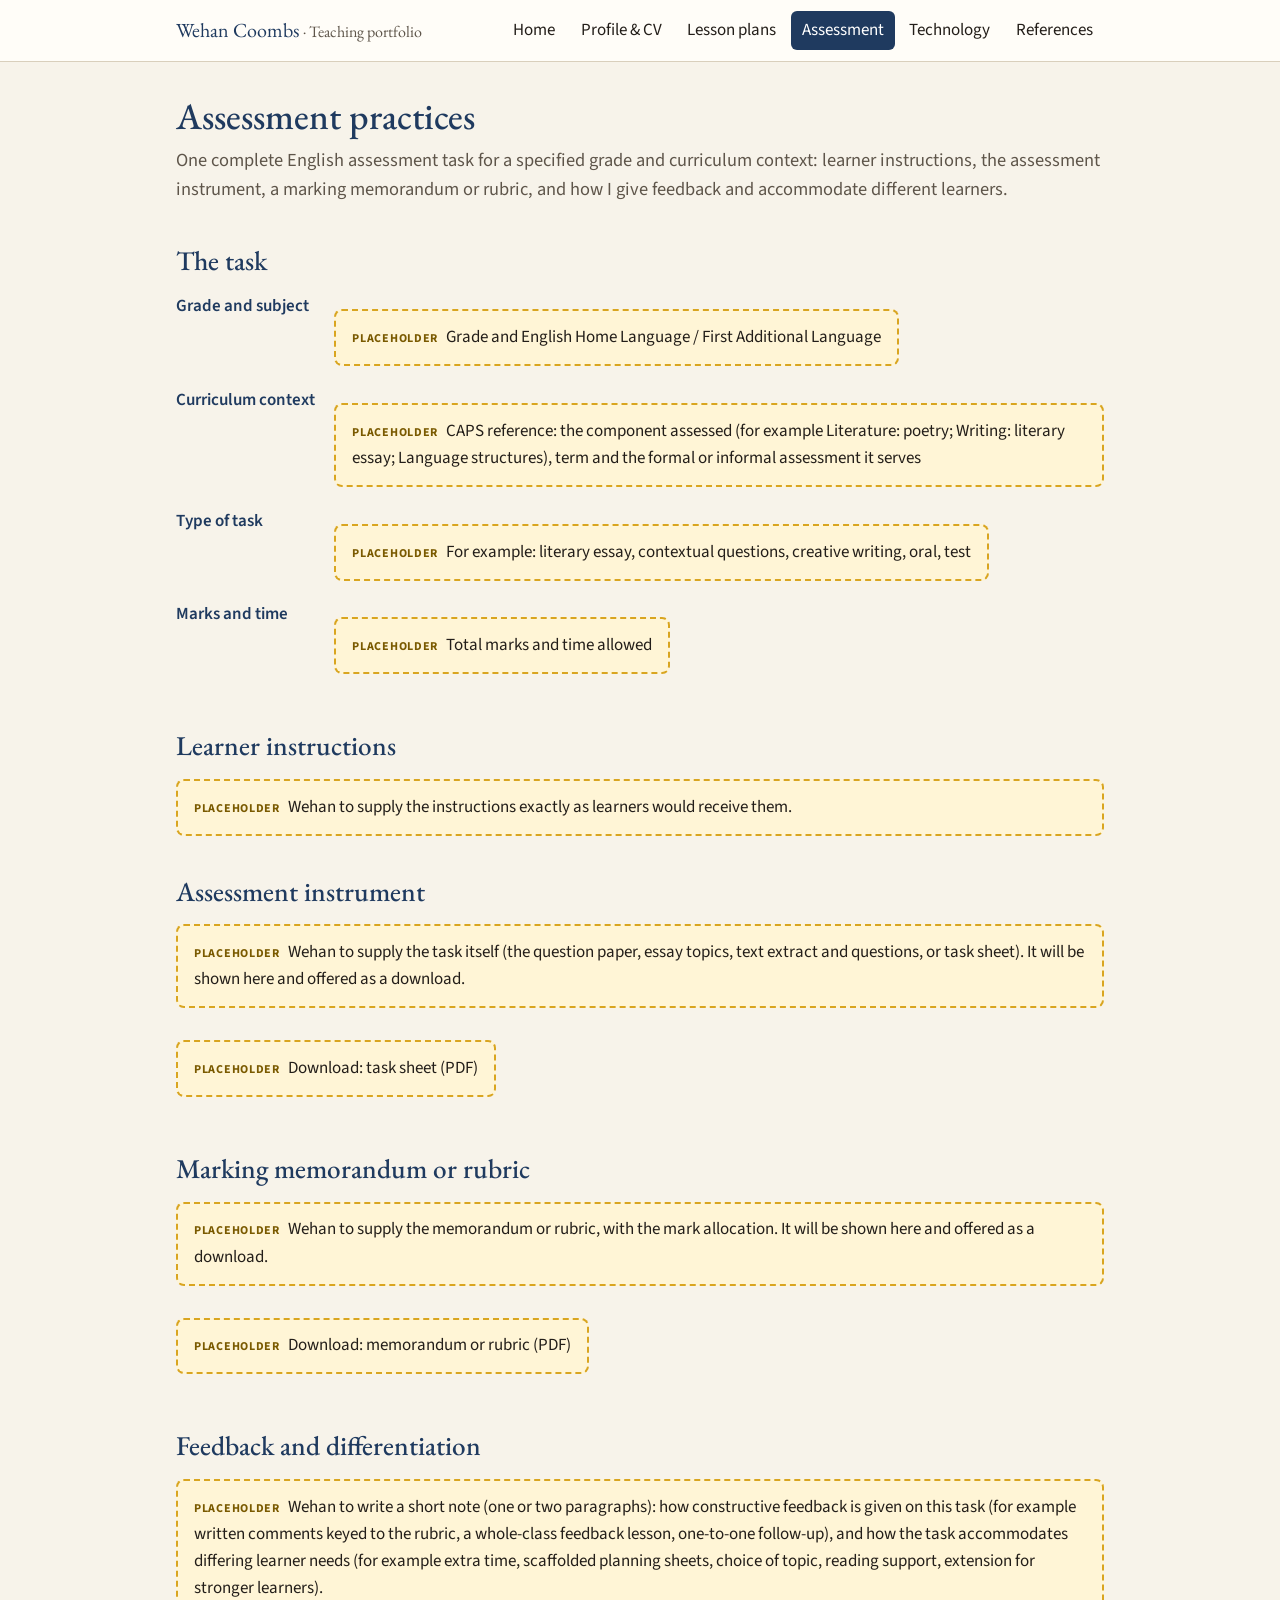
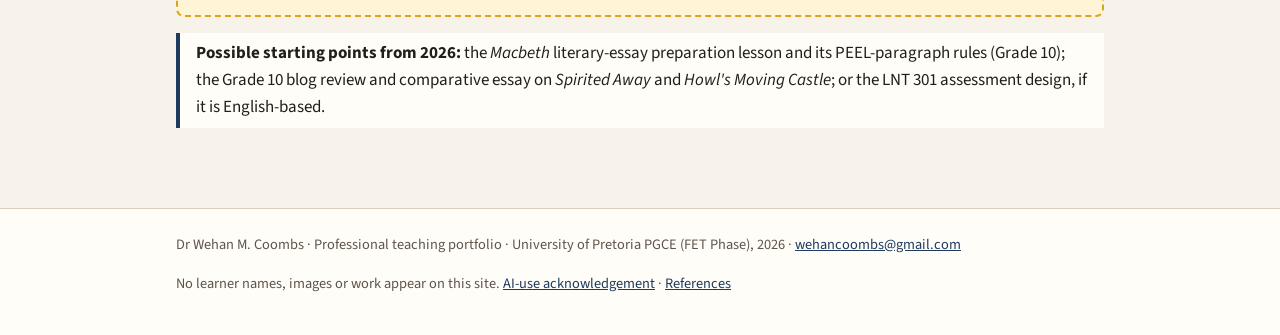
==== assessment.html @ 6421503b "VES 310 portfolio: first skeleton with placeholders Multi-page portfolio built from a copy of the pe" ====
<!doctype html>
<html lang="en">
<head>
  <meta charset="utf-8">
  <meta name="viewport" content="width=device-width, initial-scale=1">
  <title>Assessment · Wehan Coombs</title>
  <meta name="description" content="A complete English assessment task with learner instructions, instrument, memorandum or rubric, and approach to feedback and differentiation, by Wehan Coombs.">
  <link rel="preconnect" href="https://fonts.googleapis.com">
  <link rel="preconnect" href="https://fonts.gstatic.com" crossorigin>
  <link href="https://fonts.googleapis.com/css2?family=EB+Garamond:ital,wght@0,400;0,500;0,600;1,400&family=Source+Sans+3:ital,wght@0,400;0,600;1,400&display=swap" rel="stylesheet">
  <link rel="stylesheet" href="assets/style.css">
</head>
<body>
<header class="top"><div class="top-inner">
  <a class="brand" href="index.html">Wehan Coombs <span>· Teaching portfolio</span></a>
  <button class="menu-btn" aria-expanded="false" aria-controls="nav">Menu</button>
  <nav id="nav" class="nav" aria-label="Pages">
    <a href="index.html">Home</a>
    <a href="profile.html">Profile &amp; CV</a>
    <a href="lessons.html">Lesson plans</a>
    <a href="assessment.html" aria-current="page">Assessment</a>
    <a href="technology.html">Technology</a>
    <a href="references.html">References</a>
  </nav>
</div></header>

<main>
  <h1>Assessment practices</h1>
  <p class="lead">One complete English assessment task for a specified grade and curriculum context: learner instructions, the assessment instrument, a marking memorandum or rubric, and how I give feedback and accommodate different learners.</p>

  <h2>The task</h2>
  <dl class="meta">
    <dt>Grade and subject</dt><dd><span class="todo" style="display:inline-block">Grade and English Home Language / First Additional Language</span></dd>
    <dt>Curriculum context</dt><dd><span class="todo" style="display:inline-block">CAPS reference: the component assessed (for example Literature: poetry; Writing: literary essay; Language structures), term and the formal or informal assessment it serves</span></dd>
    <dt>Type of task</dt><dd><span class="todo" style="display:inline-block">For example: literary essay, contextual questions, creative writing, oral, test</span></dd>
    <dt>Marks and time</dt><dd><span class="todo" style="display:inline-block">Total marks and time allowed</span></dd>
  </dl>

  <h2 id="instructions">Learner instructions</h2>
  <div class="todo">Wehan to supply the instructions exactly as learners would receive them.</div>

  <h2 id="instrument">Assessment instrument</h2>
  <div class="todo">Wehan to supply the task itself (the question paper, essay topics, text extract and questions, or task sheet). It will be shown here and offered as a download.</div>
  <p class="downloads"><span class="todo" style="display:inline-block">Download: task sheet (PDF)</span></p>

  <h2 id="memo">Marking memorandum or rubric</h2>
  <div class="todo">Wehan to supply the memorandum or rubric, with the mark allocation. It will be shown here and offered as a download.</div>
  <p class="downloads"><span class="todo" style="display:inline-block">Download: memorandum or rubric (PDF)</span></p>

  <h2 id="feedback">Feedback and differentiation</h2>
  <div class="todo">Wehan to write a short note (one or two paragraphs): how constructive feedback is given on this task (for example written comments keyed to the rubric, a whole-class feedback lesson, one-to-one follow-up), and how the task accommodates differing learner needs (for example extra time, scaffolded planning sheets, choice of topic, reading support, extension for stronger learners).</div>

  <div class="note"><strong>Possible starting points from 2026:</strong> the <em>Macbeth</em> literary-essay preparation lesson and its PEEL-paragraph rules (Grade 10); the Grade 10 blog review and comparative essay on <em>Spirited Away</em> and <em>Howl's Moving Castle</em>; or the LNT 301 assessment design, if it is English-based.</div>
</main>

<footer><div class="foot-inner">
  <p>Dr Wehan M. Coombs · Professional teaching portfolio · University of Pretoria PGCE (FET Phase), 2026 · <a href="mailto:wehancoombs@gmail.com">wehancoombs@gmail.com</a></p>
  <p>No learner names, images or work appear on this site. <a href="references.html#ai">AI-use acknowledgement</a> · <a href="references.html">References</a></p>
</div></footer>
<script src="assets/main.js"></script>
</body>
</html>
---- assets/style.css ----
/* Wehan Coombs · VES 310 teaching portfolio · simple, printable styles */
:root {
  --bg: #F7F3EA;
  --surface: #FFFDF8;
  --line: #D9CFBC;
  --text: #231E19;
  --text-2: #5E554A;
  --navy: #1F3A5F;
  --accent: #8E2F1E;
  --todo-bg: #FFF5D6;
  --todo-line: #D9A520;
  --serif: 'EB Garamond', Georgia, 'Times New Roman', serif;
  --sans: 'Source Sans 3', system-ui, -apple-system, 'Segoe UI', sans-serif;
}
* { box-sizing: border-box; }
html { scroll-behavior: smooth; }
body { margin: 0; background: var(--bg); color: var(--text); font: 17px/1.6 var(--sans); }
a { color: var(--accent); }
a:hover { text-decoration-thickness: 2px; }
h1, h2, h3, h4 { font-family: var(--serif); color: var(--navy); line-height: 1.2; margin: 0 0 .5rem; }
h1 { font-size: 2.3rem; font-weight: 500; }
h2 { font-size: 1.7rem; font-weight: 500; margin-top: 2.5rem; }
h3 { font-size: 1.25rem; font-weight: 600; margin-top: 1.5rem; }
p { margin: 0 0 1rem; }
ul, ol { padding-left: 1.3rem; }
li { margin-bottom: .3rem; }
.lead { font-size: 1.15rem; color: var(--text-2); }
.small { font-size: .9rem; color: var(--text-2); }

/* Top bar and menu */
.top { background: var(--surface); border-bottom: 1px solid var(--line); position: sticky; top: 0; z-index: 10; }
.top-inner { max-width: 960px; margin: 0 auto; padding: .7rem 16px; display: flex; align-items: center; gap: 1rem; flex-wrap: wrap; }
.brand { font-family: var(--serif); font-size: 1.25rem; color: var(--navy); text-decoration: none; margin-right: auto; }
.brand span { color: var(--text-2); font-size: 1rem; }
.menu-btn { display: none; border: 1px solid var(--line); background: var(--bg); padding: .35rem .8rem; border-radius: 6px; cursor: pointer; }
.nav { display: flex; gap: .2rem; flex-wrap: wrap; }
.nav a { text-decoration: none; color: var(--text); padding: .35rem .7rem; border-radius: 6px; }
.nav a:hover { background: var(--bg); }
.nav a[aria-current="page"] { background: var(--navy); color: #fff; }
@media (max-width: 760px) {
  .menu-btn { display: inline-block; }
  .nav { display: none; width: 100%; flex-direction: column; }
  .nav.open { display: flex; }
}

/* Page body */
main { max-width: 960px; margin: 0 auto; padding: 2rem 16px 4rem; }
.hero { display: grid; grid-template-columns: 180px 1fr; gap: 2rem; align-items: start; }
.hero img { width: 180px; height: 180px; object-fit: cover; border-radius: 50%; border: 3px solid var(--surface); box-shadow: 0 2px 8px rgba(0,0,0,.12); }
@media (max-width: 600px) { .hero { grid-template-columns: 1fr; } .hero img { width: 140px; height: 140px; } }
.card { background: var(--surface); border: 1px solid var(--line); border-radius: 10px; padding: 1.2rem 1.4rem; margin: 1rem 0; }
.cards { display: grid; grid-template-columns: repeat(auto-fit, minmax(240px, 1fr)); gap: 1rem; }
.cards .card { margin: 0; }
.cards h3 { margin-top: 0; }
.facts { display: flex; gap: 1rem; flex-wrap: wrap; margin: 1.5rem 0; }
.fact { background: var(--surface); border: 1px solid var(--line); border-radius: 10px; padding: .8rem 1.1rem; min-width: 150px; }
.fact b { display: block; font-family: var(--serif); font-size: 1.6rem; color: var(--navy); }
.btn { display: inline-block; background: var(--navy); color: #fff; text-decoration: none; padding: .55rem 1.1rem; border-radius: 6px; font-weight: 600; }
.btn:hover { background: #2B4F7E; }
.btn.secondary { background: var(--surface); color: var(--navy); border: 1px solid var(--navy); }
.downloads a { margin-right: .6rem; margin-bottom: .6rem; }
video { width: 100%; max-width: 860px; background: #000; border-radius: 8px; }
.video-frame { position: relative; padding-top: 56.25%; background: #000; border-radius: 8px; overflow: hidden; }
.video-frame iframe { position: absolute; inset: 0; width: 100%; height: 100%; border: 0; }
table { border-collapse: collapse; width: 100%; margin: 1rem 0; background: var(--surface); }
th, td { border: 1px solid var(--line); padding: .55rem .7rem; vertical-align: top; text-align: left; }
th { background: var(--bg); font-weight: 600; }
dl.meta { display: grid; grid-template-columns: max-content 1fr; gap: .3rem 1.2rem; margin: 1rem 0; }
dl.meta dt { font-weight: 600; color: var(--navy); }
dl.meta dd { margin: 0; }
@media (max-width: 600px) { dl.meta { grid-template-columns: 1fr; } dl.meta dd { margin-bottom: .6rem; } }

/* Placeholders for content still to come from Wehan */
.todo { background: var(--todo-bg); border: 2px dashed var(--todo-line); border-radius: 8px; padding: .8rem 1rem; margin: 1rem 0; }
.todo::before { content: "Placeholder"; display: inline-block; font-size: .75rem; font-weight: 700; letter-spacing: .06em; text-transform: uppercase; color: #7A5A00; margin-right: .5rem; }
.note { border-left: 4px solid var(--navy); padding: .4rem 1rem; background: var(--surface); margin: 1rem 0; }

footer { border-top: 1px solid var(--line); background: var(--surface); }
.foot-inner { max-width: 960px; margin: 0 auto; padding: 1.5rem 16px; font-size: .9rem; color: var(--text-2); }
.foot-inner a { color: var(--navy); }

@media print {
  .top, footer, .btn, .no-print { display: none !important; }
  body { background: #fff; font-size: 11pt; }
  main { padding: 0; max-width: none; }
  .card, table { break-inside: avoid; }
  a { color: inherit; text-decoration: none; }
}
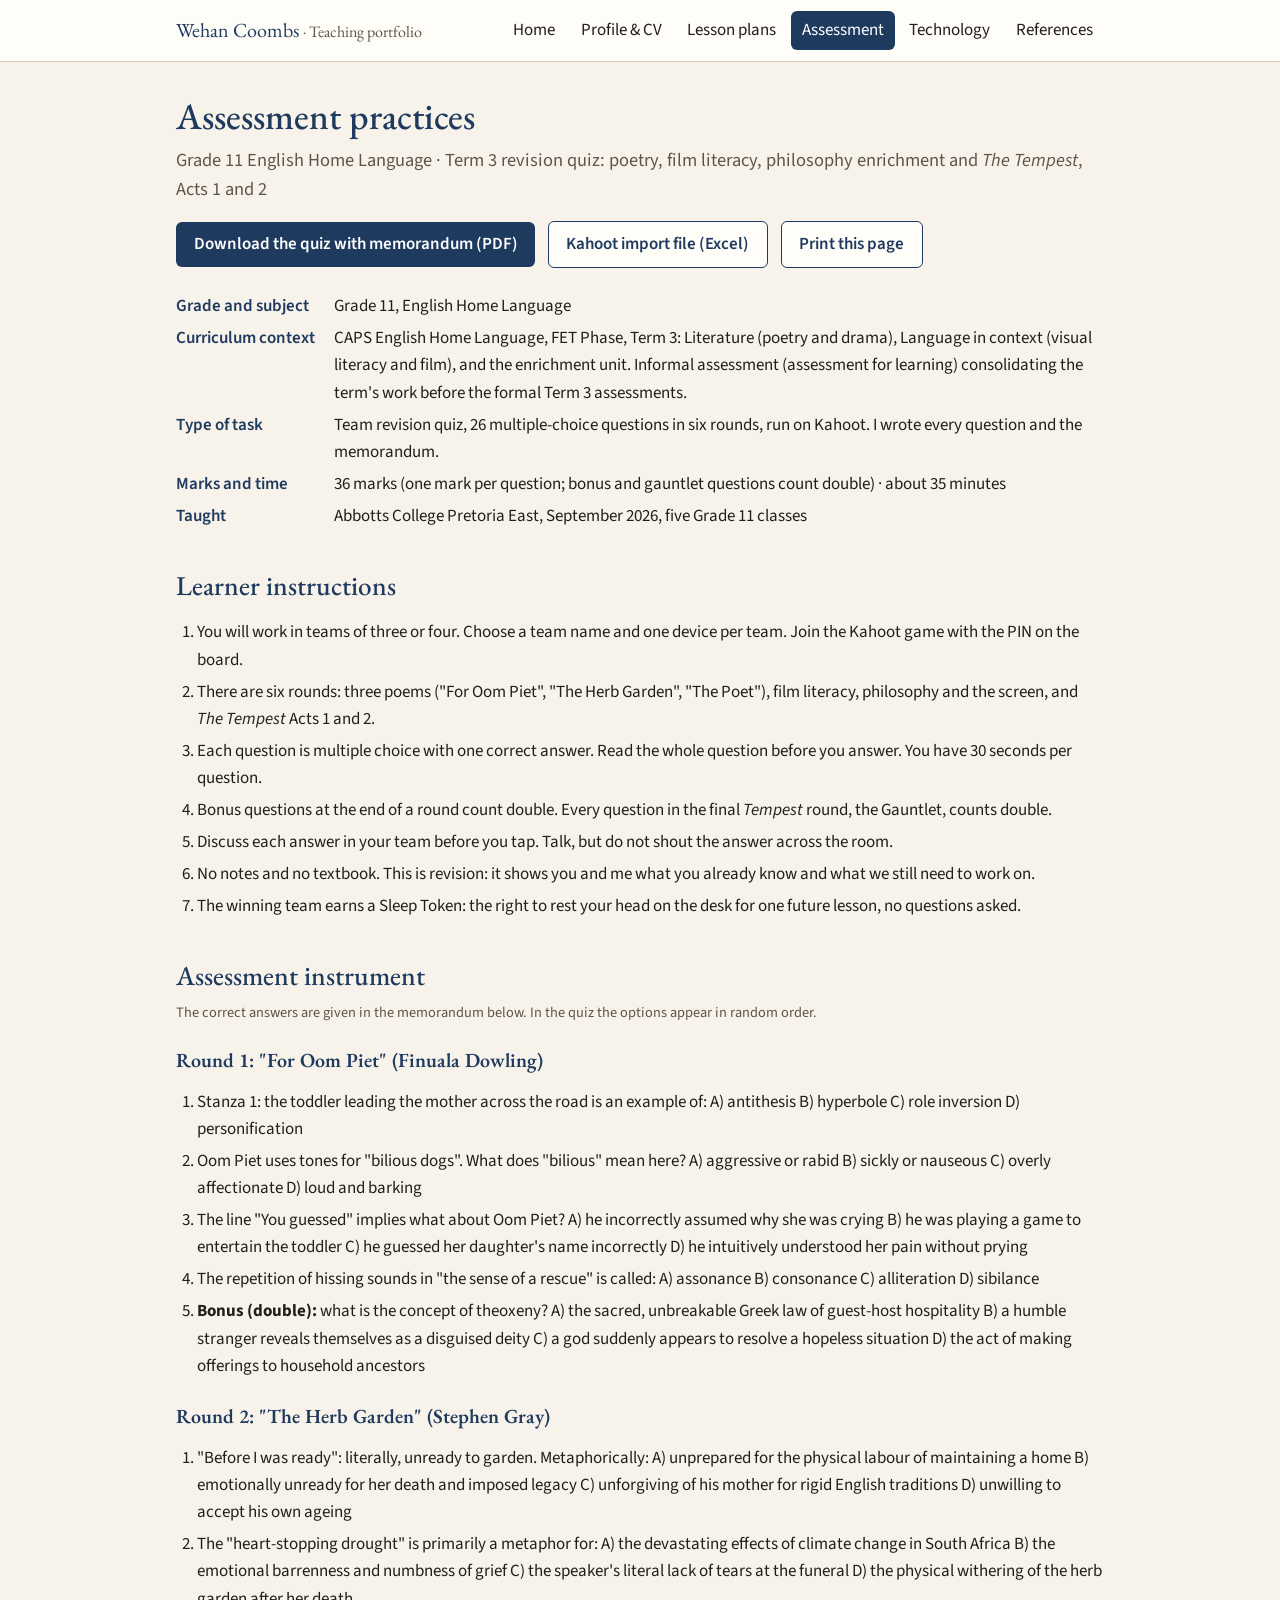
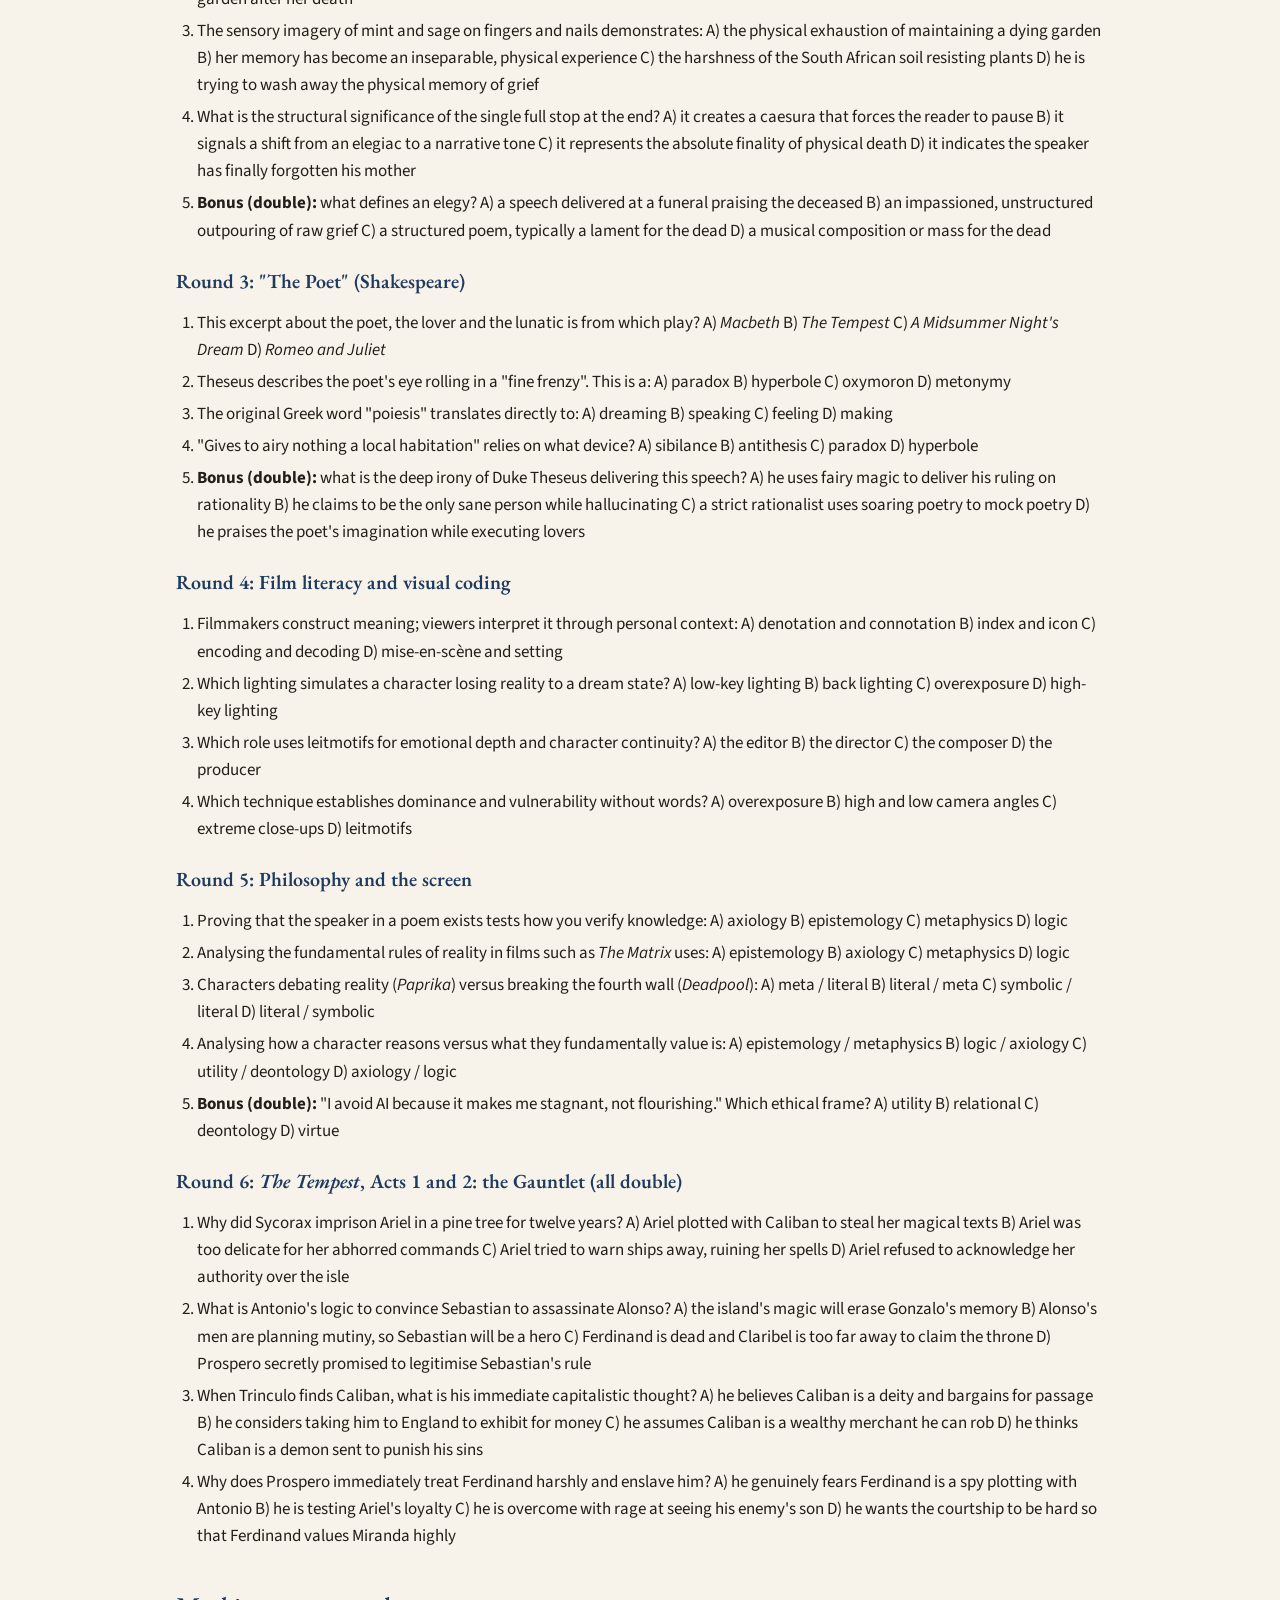
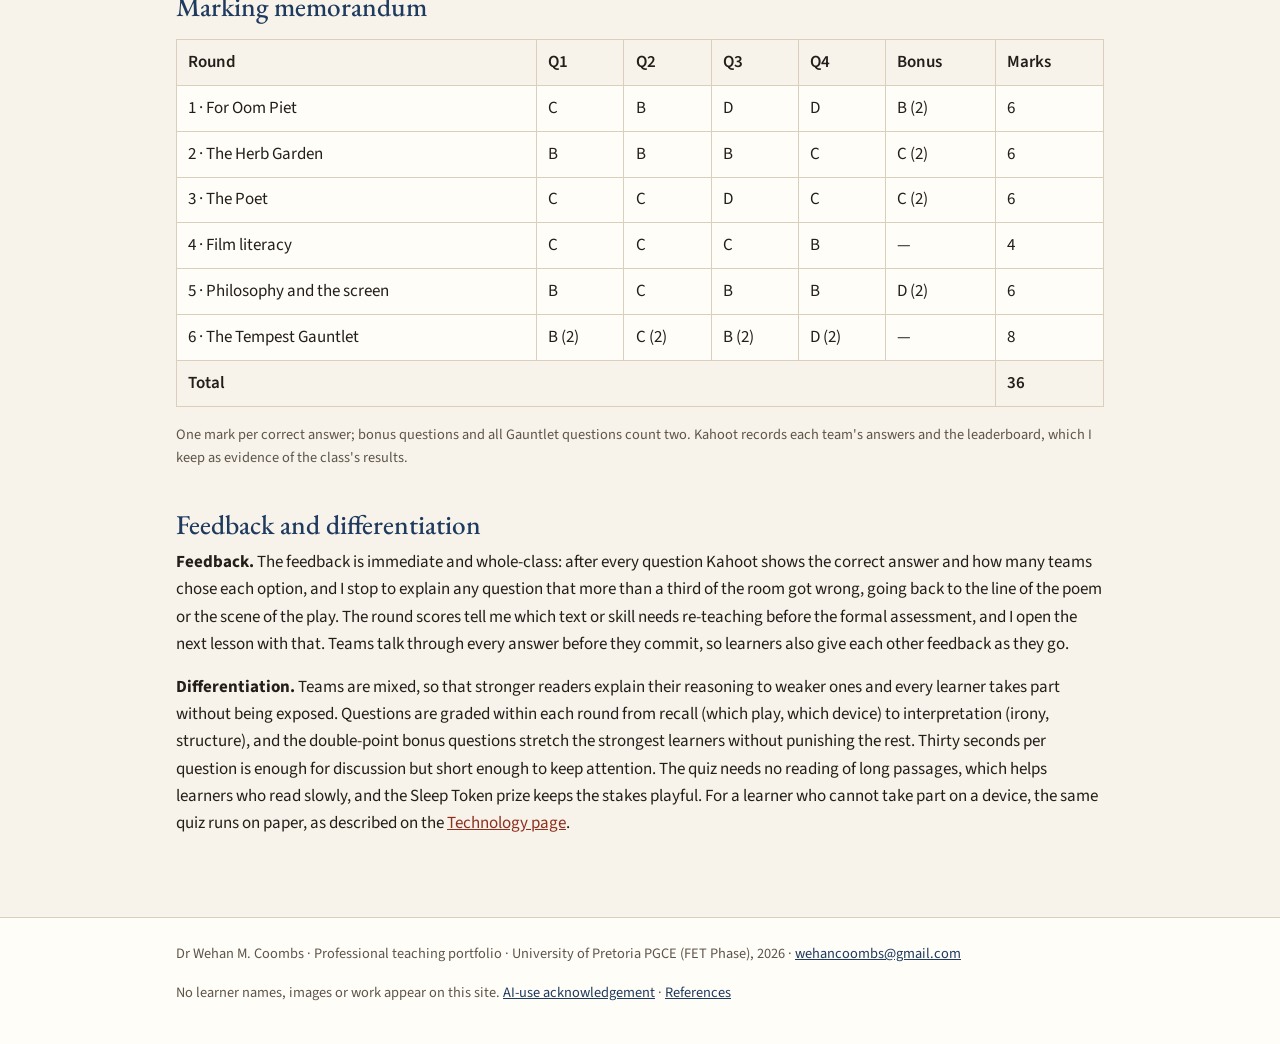
==== commit 7a6b6509: "Assessment (Kahoot quiz + memo), Technology page, micro-lesson line, SITE-TEXT.md for checking Co-Au" ====
--- a/assessment.html
+++ b/assessment.html
@@ -4,7 +4,7 @@
   <meta charset="utf-8">
   <meta name="viewport" content="width=device-width, initial-scale=1">
   <title>Assessment · Wehan Coombs</title>
-  <meta name="description" content="A complete English assessment task with learner instructions, instrument, memorandum or rubric, and approach to feedback and differentiation, by Wehan Coombs.">
+  <meta name="description" content="A complete Grade 11 English Home Language revision quiz with learner instructions, the instrument, a memorandum and a note on feedback and differentiation, by Wehan Coombs.">
   <link rel="preconnect" href="https://fonts.googleapis.com">
   <link rel="preconnect" href="https://fonts.gstatic.com" crossorigin>
   <link href="https://fonts.googleapis.com/css2?family=EB+Garamond:ital,wght@0,400;0,500;0,600;1,400&family=Source+Sans+3:ital,wght@0,400;0,600;1,400&display=swap" rel="stylesheet">
@@ -26,31 +26,99 @@
 
 <main>
   <h1>Assessment practices</h1>
-  <p class="lead">One complete English assessment task for a specified grade and curriculum context: learner instructions, the assessment instrument, a marking memorandum or rubric, and how I give feedback and accommodate different learners.</p>
+  <p class="lead">Grade 11 English Home Language · Term 3 revision quiz: poetry, film literacy, philosophy enrichment and <em>The Tempest</em>, Acts 1 and 2</p>
+  <p class="downloads no-print"><a class="btn" href="materials/Wehan-Coombs-Grade-11-Revision-Quiz-Questions-and-Answers.pdf">Download the quiz with memorandum (PDF)</a> <a class="btn secondary" href="materials/Wehan-Coombs-Grade-11-Revision-Quiz-Kahoot-Import.xlsx">Kahoot import file (Excel)</a> <a class="btn secondary" href="javascript:window.print()">Print this page</a></p>
 
-  <h2>The task</h2>
   <dl class="meta">
-    <dt>Grade and subject</dt><dd><span class="todo" style="display:inline-block">Grade and English Home Language / First Additional Language</span></dd>
-    <dt>Curriculum context</dt><dd><span class="todo" style="display:inline-block">CAPS reference: the component assessed (for example Literature: poetry; Writing: literary essay; Language structures), term and the formal or informal assessment it serves</span></dd>
-    <dt>Type of task</dt><dd><span class="todo" style="display:inline-block">For example: literary essay, contextual questions, creative writing, oral, test</span></dd>
-    <dt>Marks and time</dt><dd><span class="todo" style="display:inline-block">Total marks and time allowed</span></dd>
+    <dt>Grade and subject</dt><dd>Grade 11, English Home Language</dd>
+    <dt>Curriculum context</dt><dd>CAPS English Home Language, FET Phase, Term 3: Literature (poetry and drama), Language in context (visual literacy and film), and the enrichment unit. Informal assessment (assessment for learning) consolidating the term's work before the formal Term 3 assessments.</dd>
+    <dt>Type of task</dt><dd>Team revision quiz, 26 multiple-choice questions in six rounds, run on Kahoot. I wrote every question and the memorandum.</dd>
+    <dt>Marks and time</dt><dd>36 marks (one mark per question; bonus and gauntlet questions count double) · about 35 minutes</dd>
+    <dt>Taught</dt><dd>Abbotts College Pretoria East, September 2026, five Grade 11 classes</dd>
   </dl>
 
   <h2 id="instructions">Learner instructions</h2>
-  <div class="todo">Wehan to supply the instructions exactly as learners would receive them.</div>
+  <ol>
+    <li>You will work in teams of three or four. Choose a team name and one device per team. Join the Kahoot game with the PIN on the board.</li>
+    <li>There are six rounds: three poems ("For Oom Piet", "The Herb Garden", "The Poet"), film literacy, philosophy and the screen, and <em>The Tempest</em> Acts 1 and 2.</li>
+    <li>Each question is multiple choice with one correct answer. Read the whole question before you answer. You have 30 seconds per question.</li>
+    <li>Bonus questions at the end of a round count double. Every question in the final <em>Tempest</em> round, the Gauntlet, counts double.</li>
+    <li>Discuss each answer in your team before you tap. Talk, but do not shout the answer across the room.</li>
+    <li>No notes and no textbook. This is revision: it shows you and me what you already know and what we still need to work on.</li>
+    <li>The winning team earns a Sleep Token: the right to rest your head on the desk for one future lesson, no questions asked.</li>
+  </ol>
 
   <h2 id="instrument">Assessment instrument</h2>
-  <div class="todo">Wehan to supply the task itself (the question paper, essay topics, text extract and questions, or task sheet). It will be shown here and offered as a download.</div>
-  <p class="downloads"><span class="todo" style="display:inline-block">Download: task sheet (PDF)</span></p>
+  <p class="small">The correct answers are given in the memorandum below. In the quiz the options appear in random order.</p>
 
-  <h2 id="memo">Marking memorandum or rubric</h2>
-  <div class="todo">Wehan to supply the memorandum or rubric, with the mark allocation. It will be shown here and offered as a download.</div>
-  <p class="downloads"><span class="todo" style="display:inline-block">Download: memorandum or rubric (PDF)</span></p>
+  <h3>Round 1: "For Oom Piet" (Finuala Dowling)</h3>
+  <ol>
+    <li>Stanza 1: the toddler leading the mother across the road is an example of: A) antithesis B) hyperbole C) role inversion D) personification</li>
+    <li>Oom Piet uses tones for "bilious dogs". What does "bilious" mean here? A) aggressive or rabid B) sickly or nauseous C) overly affectionate D) loud and barking</li>
+    <li>The line "You guessed" implies what about Oom Piet? A) he incorrectly assumed why she was crying B) he was playing a game to entertain the toddler C) he guessed her daughter's name incorrectly D) he intuitively understood her pain without prying</li>
+    <li>The repetition of hissing sounds in "the sense of a rescue" is called: A) assonance B) consonance C) alliteration D) sibilance</li>
+    <li><strong>Bonus (double):</strong> what is the concept of theoxeny? A) the sacred, unbreakable Greek law of guest-host hospitality B) a humble stranger reveals themselves as a disguised deity C) a god suddenly appears to resolve a hopeless situation D) the act of making offerings to household ancestors</li>
+  </ol>
+
+  <h3>Round 2: "The Herb Garden" (Stephen Gray)</h3>
+  <ol>
+    <li>"Before I was ready": literally, unready to garden. Metaphorically: A) unprepared for the physical labour of maintaining a home B) emotionally unready for her death and imposed legacy C) unforgiving of his mother for rigid English traditions D) unwilling to accept his own ageing</li>
+    <li>The "heart-stopping drought" is primarily a metaphor for: A) the devastating effects of climate change in South Africa B) the emotional barrenness and numbness of grief C) the speaker's literal lack of tears at the funeral D) the physical withering of the herb garden after her death</li>
+    <li>The sensory imagery of mint and sage on fingers and nails demonstrates: A) the physical exhaustion of maintaining a dying garden B) her memory has become an inseparable, physical experience C) the harshness of the South African soil resisting plants D) he is trying to wash away the physical memory of grief</li>
+    <li>What is the structural significance of the single full stop at the end? A) it creates a caesura that forces the reader to pause B) it signals a shift from an elegiac to a narrative tone C) it represents the absolute finality of physical death D) it indicates the speaker has finally forgotten his mother</li>
+    <li><strong>Bonus (double):</strong> what defines an elegy? A) a speech delivered at a funeral praising the deceased B) an impassioned, unstructured outpouring of raw grief C) a structured poem, typically a lament for the dead D) a musical composition or mass for the dead</li>
+  </ol>
+
+  <h3>Round 3: "The Poet" (Shakespeare)</h3>
+  <ol>
+    <li>This excerpt about the poet, the lover and the lunatic is from which play? A) <em>Macbeth</em> B) <em>The Tempest</em> C) <em>A Midsummer Night's Dream</em> D) <em>Romeo and Juliet</em></li>
+    <li>Theseus describes the poet's eye rolling in a "fine frenzy". This is a: A) paradox B) hyperbole C) oxymoron D) metonymy</li>
+    <li>The original Greek word "poiesis" translates directly to: A) dreaming B) speaking C) feeling D) making</li>
+    <li>"Gives to airy nothing a local habitation" relies on what device? A) sibilance B) antithesis C) paradox D) hyperbole</li>
+    <li><strong>Bonus (double):</strong> what is the deep irony of Duke Theseus delivering this speech? A) he uses fairy magic to deliver his ruling on rationality B) he claims to be the only sane person while hallucinating C) a strict rationalist uses soaring poetry to mock poetry D) he praises the poet's imagination while executing lovers</li>
+  </ol>
+
+  <h3>Round 4: Film literacy and visual coding</h3>
+  <ol>
+    <li>Filmmakers construct meaning; viewers interpret it through personal context: A) denotation and connotation B) index and icon C) encoding and decoding D) mise-en-scène and setting</li>
+    <li>Which lighting simulates a character losing reality to a dream state? A) low-key lighting B) back lighting C) overexposure D) high-key lighting</li>
+    <li>Which role uses leitmotifs for emotional depth and character continuity? A) the editor B) the director C) the composer D) the producer</li>
+    <li>Which technique establishes dominance and vulnerability without words? A) overexposure B) high and low camera angles C) extreme close-ups D) leitmotifs</li>
+  </ol>
+
+  <h3>Round 5: Philosophy and the screen</h3>
+  <ol>
+    <li>Proving that the speaker in a poem exists tests how you verify knowledge: A) axiology B) epistemology C) metaphysics D) logic</li>
+    <li>Analysing the fundamental rules of reality in films such as <em>The Matrix</em> uses: A) epistemology B) axiology C) metaphysics D) logic</li>
+    <li>Characters debating reality (<em>Paprika</em>) versus breaking the fourth wall (<em>Deadpool</em>): A) meta / literal B) literal / meta C) symbolic / literal D) literal / symbolic</li>
+    <li>Analysing how a character reasons versus what they fundamentally value is: A) epistemology / metaphysics B) logic / axiology C) utility / deontology D) axiology / logic</li>
+    <li><strong>Bonus (double):</strong> "I avoid AI because it makes me stagnant, not flourishing." Which ethical frame? A) utility B) relational C) deontology D) virtue</li>
+  </ol>
+
+  <h3>Round 6: <em>The Tempest</em>, Acts 1 and 2: the Gauntlet (all double)</h3>
+  <ol>
+    <li>Why did Sycorax imprison Ariel in a pine tree for twelve years? A) Ariel plotted with Caliban to steal her magical texts B) Ariel was too delicate for her abhorred commands C) Ariel tried to warn ships away, ruining her spells D) Ariel refused to acknowledge her authority over the isle</li>
+    <li>What is Antonio's logic to convince Sebastian to assassinate Alonso? A) the island's magic will erase Gonzalo's memory B) Alonso's men are planning mutiny, so Sebastian will be a hero C) Ferdinand is dead and Claribel is too far away to claim the throne D) Prospero secretly promised to legitimise Sebastian's rule</li>
+    <li>When Trinculo finds Caliban, what is his immediate capitalistic thought? A) he believes Caliban is a deity and bargains for passage B) he considers taking him to England to exhibit for money C) he assumes Caliban is a wealthy merchant he can rob D) he thinks Caliban is a demon sent to punish his sins</li>
+    <li>Why does Prospero immediately treat Ferdinand harshly and enslave him? A) he genuinely fears Ferdinand is a spy plotting with Antonio B) he is testing Ariel's loyalty C) he is overcome with rage at seeing his enemy's son D) he wants the courtship to be hard so that Ferdinand values Miranda highly</li>
+  </ol>
+
+  <h2 id="memo">Marking memorandum</h2>
+  <table>
+    <tr><th>Round</th><th>Q1</th><th>Q2</th><th>Q3</th><th>Q4</th><th>Bonus</th><th>Marks</th></tr>
+    <tr><td>1 · For Oom Piet</td><td>C</td><td>B</td><td>D</td><td>D</td><td>B (2)</td><td>6</td></tr>
+    <tr><td>2 · The Herb Garden</td><td>B</td><td>B</td><td>B</td><td>C</td><td>C (2)</td><td>6</td></tr>
+    <tr><td>3 · The Poet</td><td>C</td><td>C</td><td>D</td><td>C</td><td>C (2)</td><td>6</td></tr>
+    <tr><td>4 · Film literacy</td><td>C</td><td>C</td><td>C</td><td>B</td><td>—</td><td>4</td></tr>
+    <tr><td>5 · Philosophy and the screen</td><td>B</td><td>C</td><td>B</td><td>B</td><td>D (2)</td><td>6</td></tr>
+    <tr><td>6 · The Tempest Gauntlet</td><td>B (2)</td><td>C (2)</td><td>B (2)</td><td>D (2)</td><td>—</td><td>8</td></tr>
+    <tr><th colspan="6">Total</th><th>36</th></tr>
+  </table>
+  <p class="small">One mark per correct answer; bonus questions and all Gauntlet questions count two. Kahoot records each team's answers and the leaderboard, which I keep as evidence of the class's results.</p>
 
   <h2 id="feedback">Feedback and differentiation</h2>
-  <div class="todo">Wehan to write a short note (one or two paragraphs): how constructive feedback is given on this task (for example written comments keyed to the rubric, a whole-class feedback lesson, one-to-one follow-up), and how the task accommodates differing learner needs (for example extra time, scaffolded planning sheets, choice of topic, reading support, extension for stronger learners).</div>
-
-  <div class="note"><strong>Possible starting points from 2026:</strong> the <em>Macbeth</em> literary-essay preparation lesson and its PEEL-paragraph rules (Grade 10); the Grade 10 blog review and comparative essay on <em>Spirited Away</em> and <em>Howl's Moving Castle</em>; or the LNT 301 assessment design, if it is English-based.</div>
+  <p><strong>Feedback.</strong> The feedback is immediate and whole-class: after every question Kahoot shows the correct answer and how many teams chose each option, and I stop to explain any question that more than a third of the room got wrong, going back to the line of the poem or the scene of the play. The round scores tell me which text or skill needs re-teaching before the formal assessment, and I open the next lesson with that. Teams talk through every answer before they commit, so learners also give each other feedback as they go.</p>
+  <p><strong>Differentiation.</strong> Teams are mixed, so that stronger readers explain their reasoning to weaker ones and every learner takes part without being exposed. Questions are graded within each round from recall (which play, which device) to interpretation (irony, structure), and the double-point bonus questions stretch the strongest learners without punishing the rest. Thirty seconds per question is enough for discussion but short enough to keep attention. The quiz needs no reading of long passages, which helps learners who read slowly, and the Sleep Token prize keeps the stakes playful. For a learner who cannot take part on a device, the same quiz runs on paper, as described on the <a href="technology.html#low-resource">Technology page</a>.</p>
 </main>
 
 <footer><div class="foot-inner">
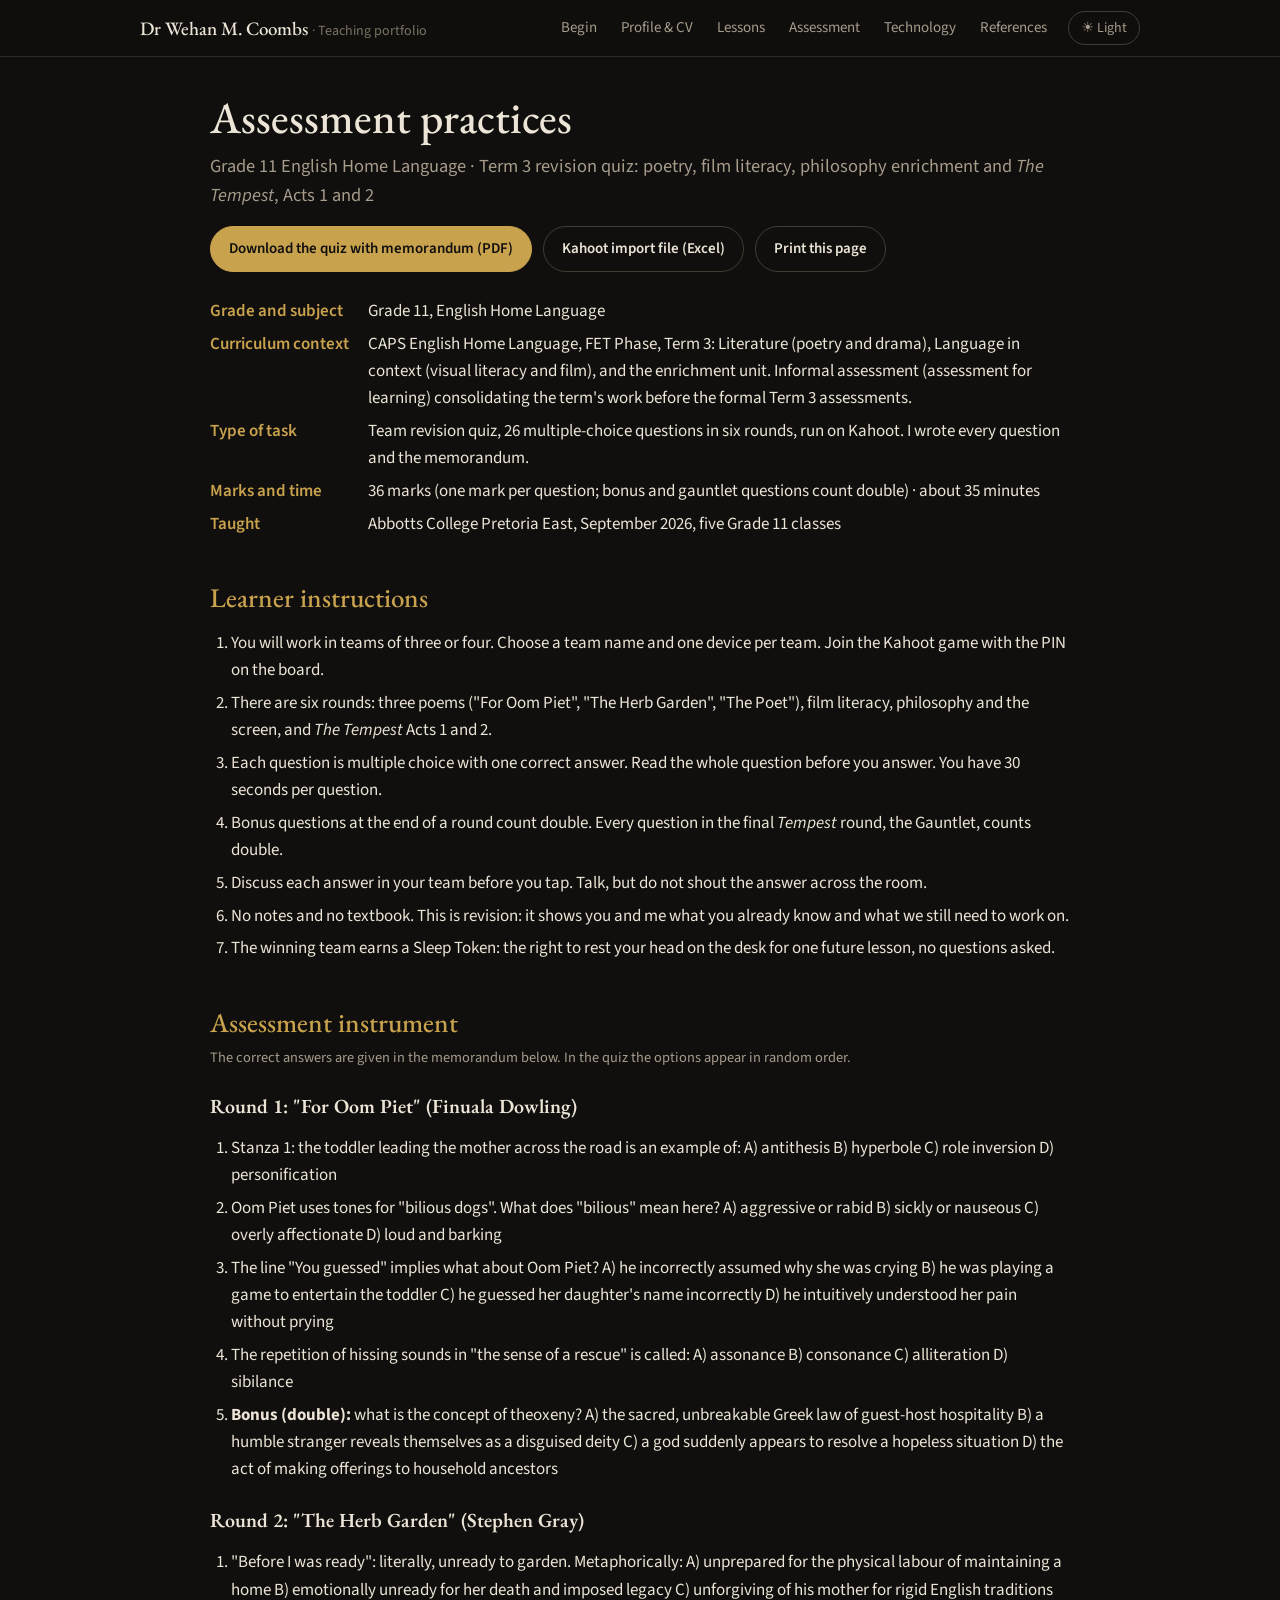
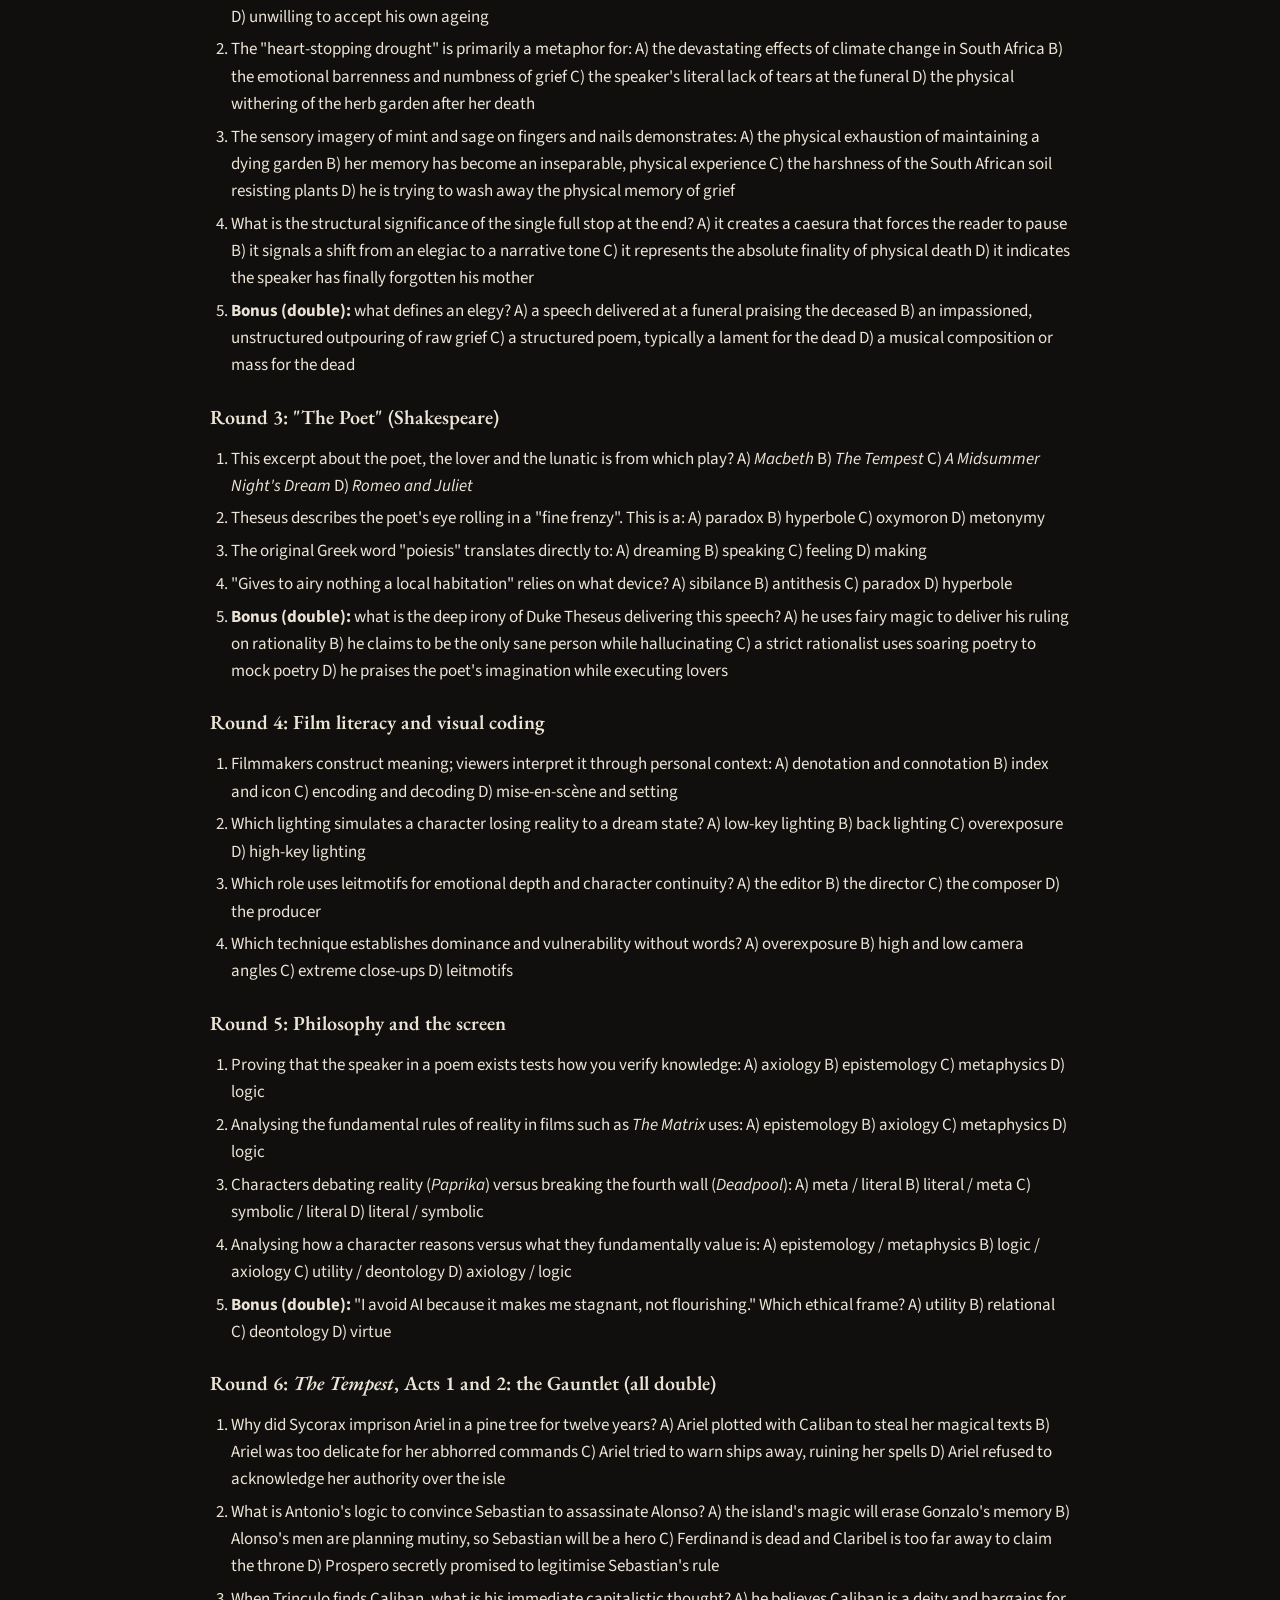
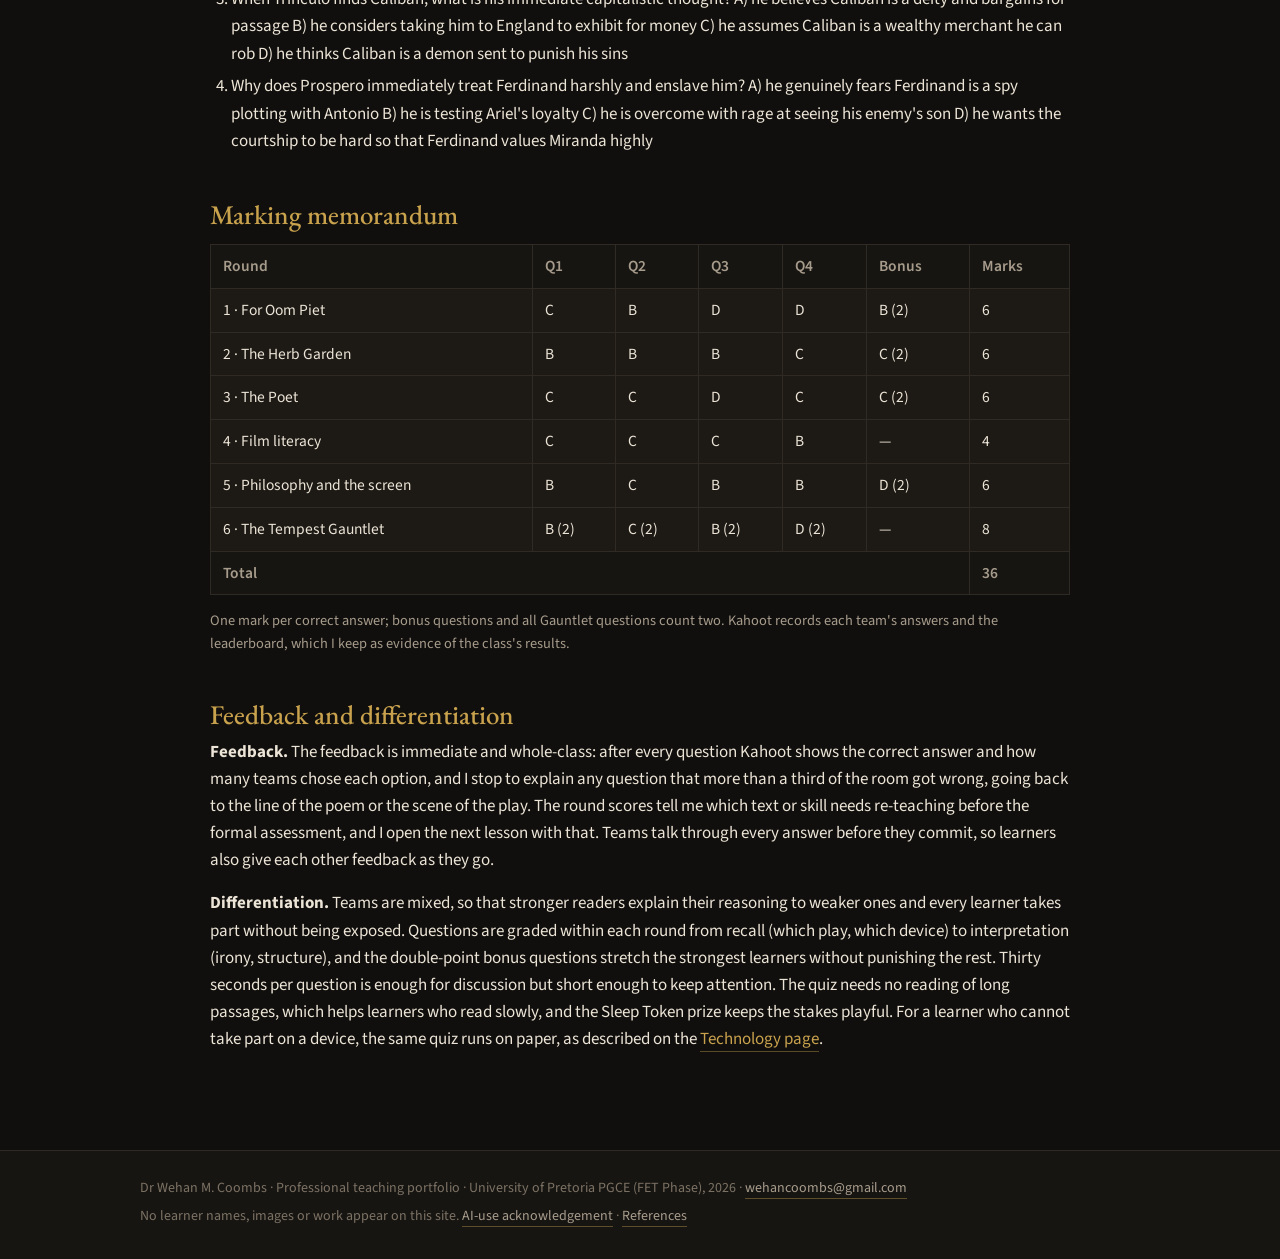
==== commit 48449f4a: "Redesign: visual home page with pop-outs, dark/light theme; detail pages re-skinned; chat prompt fil" ====
--- a/assessment.html
+++ b/assessment.html
@@ -9,25 +9,27 @@
   <link rel="preconnect" href="https://fonts.gstatic.com" crossorigin>
   <link href="https://fonts.googleapis.com/css2?family=EB+Garamond:ital,wght@0,400;0,500;0,600;1,400&family=Source+Sans+3:ital,wght@0,400;0,600;1,400&display=swap" rel="stylesheet">
   <link rel="stylesheet" href="assets/style.css">
+  <script>try { if (localStorage.getItem('theme') === 'light') document.documentElement.setAttribute('data-theme', 'light'); } catch (e) {}</script>
 </head>
 <body>
 <header class="top"><div class="top-inner">
-  <a class="brand" href="index.html">Wehan Coombs <span>· Teaching portfolio</span></a>
+  <a class="brand" href="index.html">Dr Wehan M. Coombs <span>· Teaching portfolio</span></a>
   <button class="menu-btn" aria-expanded="false" aria-controls="nav">Menu</button>
-  <nav id="nav" class="nav" aria-label="Pages">
-    <a href="index.html">Home</a>
-    <a href="profile.html">Profile &amp; CV</a>
-    <a href="lessons.html">Lesson plans</a>
-    <a href="assessment.html" aria-current="page">Assessment</a>
-    <a href="technology.html">Technology</a>
-    <a href="references.html">References</a>
+  <nav id="nav" class="nav" aria-label="Chapters">
+    <a href="index.html#begin">Begin</a>
+    <a href="index.html#profile">Profile &amp; CV</a>
+    <a href="index.html#lessons">Lessons</a>
+    <a href="index.html#assessment">Assessment</a>
+    <a href="index.html#technology">Technology</a>
+    <a href="index.html#references">References</a>
   </nav>
+  <button class="theme" id="theme" type="button" aria-label="Switch between dark and light">☀ Light</button>
 </div></header>
 
-<main>
+<main class="page">
   <h1>Assessment practices</h1>
   <p class="lead">Grade 11 English Home Language · Term 3 revision quiz: poetry, film literacy, philosophy enrichment and <em>The Tempest</em>, Acts 1 and 2</p>
-  <p class="downloads no-print"><a class="btn" href="materials/Wehan-Coombs-Grade-11-Revision-Quiz-Questions-and-Answers.pdf">Download the quiz with memorandum (PDF)</a> <a class="btn secondary" href="materials/Wehan-Coombs-Grade-11-Revision-Quiz-Kahoot-Import.xlsx">Kahoot import file (Excel)</a> <a class="btn secondary" href="javascript:window.print()">Print this page</a></p>
+  <p class="downloads no-print"><a class="btn" href="materials/Wehan-Coombs-Grade-11-Revision-Quiz-Questions-and-Answers.pdf">Download the quiz with memorandum (PDF)</a> <a class="btn ghost" href="materials/Wehan-Coombs-Grade-11-Revision-Quiz-Kahoot-Import.xlsx">Kahoot import file (Excel)</a> <a class="btn ghost" href="javascript:window.print()">Print this page</a></p>
 
   <dl class="meta">
     <dt>Grade and subject</dt><dd>Grade 11, English Home Language</dd>
--- a/assets/style.css
+++ b/assets/style.css
@@ -1,88 +1,244 @@
-/* Wehan Coombs · VES 310 teaching portfolio · simple, printable styles */
+/* ==========================================================
+   Wehan Coombs · VES 310 teaching portfolio
+   Dark is the default; light values live under [data-theme="light"].
+   ========================================================== */
 :root {
-  --bg: #F7F3EA;
-  --surface: #FFFDF8;
-  --line: #D9CFBC;
-  --text: #231E19;
-  --text-2: #5E554A;
-  --navy: #1F3A5F;
-  --accent: #8E2F1E;
-  --todo-bg: #FFF5D6;
-  --todo-line: #D9A520;
+  --bg: #100F0D; --bg-2: #171512; --surface: #1D1A16;
+  --line: #2F2A24; --line-2: #433C33;
+  --text: #ECE4D6; --text-2: #A79C8C; --text-3: #7C7264;
+  --gold: #C9A24D; --gold-2: #E8CC85;
+  --teach: #D6734F; --think: #86ACDF; --make: #73B8A3;
+  --accent: var(--gold);
   --serif: 'EB Garamond', Georgia, 'Times New Roman', serif;
   --sans: 'Source Sans 3', system-ui, -apple-system, 'Segoe UI', sans-serif;
-}
+  --ease: cubic-bezier(.2, .7, .2, 1);
+  color-scheme: dark;
+}
+:root[data-theme="light"] {
+  --bg: #F4EEE2; --bg-2: #ECE4D4; --surface: #FBF8F1;
+  --line: #DCD2C0; --line-2: #C6B9A2;
+  --text: #231E19; --text-2: #675D50; --text-3: #8E8376;
+  --gold: #946F1F; --gold-2: #B9933C;
+  --teach: #A8432A; --think: #2E5B8F; --make: #277A63;
+  color-scheme: light;
+}
+#profile, [data-ch="profile"], .sheet[data-ch="profile"] { --accent: var(--gold); }
+#lessons, [data-ch="lessons"], .sheet[data-ch="lessons"] { --accent: var(--teach); }
+#assessment, [data-ch="assessment"], .sheet[data-ch="assessment"] { --accent: var(--think); }
+#technology, [data-ch="technology"], .sheet[data-ch="technology"] { --accent: var(--make); }
+
+/* ---------- Base ---------- */
 * { box-sizing: border-box; }
-html { scroll-behavior: smooth; }
-body { margin: 0; background: var(--bg); color: var(--text); font: 17px/1.6 var(--sans); }
-a { color: var(--accent); }
-a:hover { text-decoration-thickness: 2px; }
-h1, h2, h3, h4 { font-family: var(--serif); color: var(--navy); line-height: 1.2; margin: 0 0 .5rem; }
-h1 { font-size: 2.3rem; font-weight: 500; }
-h2 { font-size: 1.7rem; font-weight: 500; margin-top: 2.5rem; }
-h3 { font-size: 1.25rem; font-weight: 600; margin-top: 1.5rem; }
+html { scroll-behavior: smooth; scroll-padding-top: 76px; }
+body { margin: 0; background: var(--bg); color: var(--text); font: 17px/1.6 var(--sans); -webkit-font-smoothing: antialiased; overflow-x: hidden; transition: background-color .6s var(--ease), color .6s var(--ease); }
+body.locked { overflow: hidden; }
+a { color: var(--accent); text-decoration: none; border-bottom: 1px solid color-mix(in srgb, var(--accent) 40%, transparent); transition: border-color .2s; }
+a:hover { border-bottom-color: var(--accent); }
+button { font: inherit; color: inherit; }
+h1, h2, h3, h4 { font-family: var(--serif); font-weight: 500; line-height: 1.15; margin: 0 0 .5rem; color: var(--text); }
 p { margin: 0 0 1rem; }
 ul, ol { padding-left: 1.3rem; }
-li { margin-bottom: .3rem; }
-.lead { font-size: 1.15rem; color: var(--text-2); }
+li { margin-bottom: .35rem; }
+.eyebrow { font: 600 12px var(--sans); letter-spacing: .22em; text-transform: uppercase; color: var(--accent); margin: 0 0 10px; }
 .small { font-size: .9rem; color: var(--text-2); }
-
-/* Top bar and menu */
-.top { background: var(--surface); border-bottom: 1px solid var(--line); position: sticky; top: 0; z-index: 10; }
-.top-inner { max-width: 960px; margin: 0 auto; padding: .7rem 16px; display: flex; align-items: center; gap: 1rem; flex-wrap: wrap; }
-.brand { font-family: var(--serif); font-size: 1.25rem; color: var(--navy); text-decoration: none; margin-right: auto; }
-.brand span { color: var(--text-2); font-size: 1rem; }
-.menu-btn { display: none; border: 1px solid var(--line); background: var(--bg); padding: .35rem .8rem; border-radius: 6px; cursor: pointer; }
-.nav { display: flex; gap: .2rem; flex-wrap: wrap; }
-.nav a { text-decoration: none; color: var(--text); padding: .35rem .7rem; border-radius: 6px; }
-.nav a:hover { background: var(--bg); }
-.nav a[aria-current="page"] { background: var(--navy); color: #fff; }
-@media (max-width: 760px) {
+.wrap { max-width: 1040px; margin: 0 auto; padding: 0 20px; }
+.when { font: italic 17px/1.4 var(--serif); color: var(--text-2); }
+.hint { font-size: 14px; color: var(--text-3); margin-top: 10px; }
+
+/* ---------- Top bar ---------- */
+.top { position: sticky; top: 0; z-index: 50; background: color-mix(in srgb, var(--bg) 84%, transparent); backdrop-filter: blur(12px); border-bottom: 1px solid var(--line); }
+.top-inner { max-width: 1040px; margin: 0 auto; padding: 10px 20px; display: flex; align-items: center; gap: 10px; position: relative; }
+.brand { font: 500 19px var(--serif); color: var(--text); border: 0; margin-right: auto; white-space: nowrap; }
+.brand span { color: var(--text-3); font: 400 14px var(--sans); }
+.nav { display: flex; gap: 2px; }
+.nav a { border: 0; color: var(--text-2); padding: 6px 11px; border-radius: 999px; font-size: 15px; white-space: nowrap; }
+.nav a:hover { color: var(--text); background: var(--surface); }
+.nav a.on, .nav a[aria-current="page"] { color: var(--text); background: var(--surface); box-shadow: inset 0 0 0 1px var(--line-2); }
+.theme, .menu-btn { border: 1px solid var(--line-2); background: transparent; border-radius: 999px; padding: 5px 12px; cursor: pointer; font-size: 14px; color: var(--text-2); white-space: nowrap; }
+.theme:hover, .menu-btn:hover { color: var(--text); border-color: var(--text-3); }
+.menu-btn { display: none; }
+@media (max-width: 860px) {
   .menu-btn { display: inline-block; }
-  .nav { display: none; width: 100%; flex-direction: column; }
+  .brand span { display: none; }
+  .nav { display: none; position: absolute; left: 0; right: 0; top: 100%; flex-direction: column; background: var(--surface); border-bottom: 1px solid var(--line); padding: 8px 12px 12px; }
   .nav.open { display: flex; }
 }
 
-/* Page body */
-main { max-width: 960px; margin: 0 auto; padding: 2rem 16px 4rem; }
-.hero { display: grid; grid-template-columns: 180px 1fr; gap: 2rem; align-items: start; }
-.hero img { width: 180px; height: 180px; object-fit: cover; border-radius: 50%; border: 3px solid var(--surface); box-shadow: 0 2px 8px rgba(0,0,0,.12); }
-@media (max-width: 600px) { .hero { grid-template-columns: 1fr; } .hero img { width: 140px; height: 140px; } }
-.card { background: var(--surface); border: 1px solid var(--line); border-radius: 10px; padding: 1.2rem 1.4rem; margin: 1rem 0; }
+/* ---------- Chapters ---------- */
+.chapter { padding: clamp(56px, 9vw, 104px) 0; border-top: 1px solid var(--line); }
+.chapter.first { border-top: 0; padding-top: clamp(28px, 6vw, 70px); }
+.ch-head { display: flex; align-items: baseline; flex-wrap: wrap; gap: 8px 20px; margin-bottom: 30px; }
+.ch-head h2 { font-size: clamp(30px, 4.5vw, 46px); margin: 0; }
+.ch-head .ch-sub { color: var(--text-2); font-size: 16px; }
+.ch-head .ch-n { font: 500 14px var(--sans); letter-spacing: .2em; color: var(--accent); align-self: center; }
+
+/* ---------- Hero ---------- */
+.hero { display: grid; grid-template-columns: 230px 1fr; gap: 48px; align-items: center; }
+.face { width: 230px; height: 230px; border-radius: 50%; object-fit: cover; box-shadow: 0 0 0 4px var(--bg), 0 0 0 6px var(--gold), 0 30px 60px -24px #000; }
+.hero h1 { font-size: clamp(40px, 6vw, 66px); margin: 0 0 4px; letter-spacing: -.01em; }
+.hero .motto { font: italic 500 clamp(19px, 2.4vw, 23px)/1.3 var(--serif); color: var(--text-2); margin: 0 0 18px; }
+.hero .lead { font-size: 18px; color: var(--text-2); max-width: 62ch; }
+.actions { display: flex; flex-wrap: wrap; gap: 12px; margin-top: 18px; align-items: center; }
+.btn { display: inline-flex; align-items: center; gap: 8px; padding: 10px 18px; border-radius: 999px; border: 1px solid var(--accent); background: var(--accent); color: var(--bg); font-weight: 600; font-size: 15px; cursor: pointer; text-decoration: none; transition: transform .25s var(--ease), filter .25s; }
+.btn:hover { transform: translateY(-1px); filter: brightness(1.08); border-bottom-color: var(--accent); }
+.btn.ghost { background: transparent; color: var(--text); border-color: var(--line-2); }
+.btn.ghost:hover { border-color: var(--accent); color: var(--accent); }
+.stats { display: flex; flex-wrap: wrap; gap: 14px; margin-top: 30px; }
+.stat { all: unset; cursor: pointer; display: flex; flex-direction: column; padding: 14px 18px 12px; min-width: 170px; border: 1px solid var(--line); border-radius: 14px; background: var(--surface); transition: transform .35s var(--ease), border-color .3s; }
+.stat b { font: 500 34px/1 var(--serif); color: var(--accent); }
+.stat span { font-size: 13px; color: var(--text-2); margin-top: 7px; line-height: 1.35; }
+.stat:hover, .stat:focus-visible { transform: translateY(-3px); border-color: var(--accent); }
+
+/* ---------- Seal (round, with text on the ring) ---------- */
+.seal { display: inline-flex; align-items: center; gap: 14px; color: var(--text); border: 0; }
+.seal svg { width: 98px; height: 98px; overflow: visible; flex: none; }
+.seal-ring { fill: color-mix(in srgb, var(--accent) 10%, transparent); stroke: var(--accent); stroke-width: 1.2; transition: fill .4s, stroke-width .4s; }
+.seal-text { font: 600 9.5px var(--sans); letter-spacing: .3em; text-transform: uppercase; fill: var(--accent); transform-box: view-box; transform-origin: 60px 60px; animation: spin 30s linear infinite; }
+.seal-letter { font: 500 44px var(--serif); fill: var(--text); text-anchor: middle; }
+.seal:hover .seal-ring { fill: color-mix(in srgb, var(--accent) 24%, transparent); stroke-width: 2; }
+.seal-label { font: 600 12px/1.5 var(--sans); letter-spacing: .18em; text-transform: uppercase; color: var(--text-2); }
+.seal-label small { display: block; letter-spacing: .06em; text-transform: none; font-weight: 400; font-size: 13.5px; color: var(--text-3); }
+@keyframes spin { to { transform: rotate(360deg); } }
+@media (prefers-reduced-motion: reduce) { .seal-text { animation: none; } }
+
+/* ---------- Tiles (open a pop-out) ---------- */
+.tiles { display: grid; grid-template-columns: repeat(auto-fit, minmax(200px, 1fr)); gap: 14px; }
+.tile { all: unset; cursor: pointer; display: flex; flex-direction: column; gap: 12px; padding: 22px 22px 26px; background: var(--surface); border: 1px solid var(--line); border-radius: 18px; position: relative; overflow: hidden; transition: transform .35s var(--ease), border-color .3s, box-shadow .3s; }
+.tile::after { content: "→"; position: absolute; right: 18px; bottom: 12px; color: var(--accent); font-size: 20px; opacity: 0; transform: translateX(-6px); transition: opacity .3s, transform .3s; }
+.tile:hover, .tile:focus-visible { transform: translateY(-4px); border-color: var(--accent); box-shadow: 0 28px 44px -32px #000; }
+.tile:hover::after, .tile:focus-visible::after { opacity: 1; transform: none; }
+.tile svg { width: 42px; height: 42px; stroke: var(--accent); fill: none; stroke-width: 1.5; stroke-linecap: round; stroke-linejoin: round; }
+.tile b { font: 500 22px/1.2 var(--serif); color: var(--text); }
+.tile span { font-size: 14.5px; color: var(--text-2); line-height: 1.45; }
+.tile.link { text-decoration: none; }
+
+/* ---------- The arc of a lesson ---------- */
+.arc { margin: 0; }
+.arc svg { width: 100%; max-width: 560px; height: auto; display: block; overflow: visible; }
+.arc #arcpath { fill: none; stroke: var(--line-2); stroke-width: 2; stroke-dasharray: 3 7; stroke-linecap: round; }
+.arc .pt { fill: var(--accent); transform-box: fill-box; transform-origin: center; transition: transform .3s var(--ease); }
+.arc .halo { fill: var(--accent); opacity: .14; transform-box: fill-box; transform-origin: center; transition: transform .3s var(--ease), opacity .3s; }
+.arc .hit { fill: transparent; }
+.arc .node { cursor: pointer; outline: none; }
+.arc .node:hover .pt, .arc .node.on .pt, .arc .node:focus-visible .pt { transform: scale(1.5); }
+.arc .node:hover .halo, .arc .node.on .halo { transform: scale(1.8); opacity: .3; }
+.arc text { font: 500 19px var(--serif); fill: var(--text-2); text-anchor: middle; pointer-events: none; }
+.arc-text { min-height: 2.8em; font: italic 20px/1.4 var(--serif); color: var(--text); margin-top: 6px; }
+
+/* ---------- Bookshelf ---------- */
+.shelf { display: flex; align-items: flex-end; gap: 12px; height: 290px; padding: 0 0 14px 10px; border-bottom: 2px solid var(--line-2); perspective: 900px; }
+.book { --bk: var(--accent); position: relative; border: 0; color: #fff; writing-mode: vertical-rl; font-family: var(--serif); font-size: 19px; letter-spacing: .02em; padding: 18px 0; cursor: pointer; transition: transform .5s var(--ease), filter .4s; transform-origin: bottom; text-align: center; width: 66px; height: 236px; border-radius: 3px 8px 8px 3px; background: linear-gradient(90deg, color-mix(in srgb, var(--bk) 70%, #000) 0, var(--bk) 14%, color-mix(in srgb, var(--bk) 82%, #000) 100%); box-shadow: inset 2px 0 0 rgba(255, 255, 255, .18), 8px 0 16px -10px #000; }
+.book:hover, .book:focus-visible { transform: translateY(-16px) rotateX(-6deg); filter: brightness(1.12); outline: none; }
+.book.b-poet { --bk: #4E7A5A; height: 226px; }
+.book.b-mac { --bk: #8A3B2C; height: 256px; width: 72px; }
+.book.b-temp { --bk: #2F5A86; height: 210px; width: 56px; font-size: 17px; }
+.book small { font-size: 11px; letter-spacing: .12em; text-transform: uppercase; opacity: .8; }
+.tile.wide { grid-column: 1 / -1; flex-direction: row; align-items: center; gap: 18px; padding: 18px 22px; }
+.tile.wide b { display: block; margin-bottom: 2px; }
+.tile.wide svg { flex: none; }
+.shelf-side { display: flex; flex-direction: column; gap: 12px; justify-content: flex-end; }
+.sheet-icon { all: unset; cursor: pointer; display: flex; align-items: center; gap: 12px; padding: 10px 14px; border: 1px solid var(--line); border-radius: 12px; background: var(--surface); font-size: 14.5px; color: var(--text-2); transition: border-color .3s, transform .3s var(--ease); }
+.sheet-icon:hover, .sheet-icon:focus-visible { border-color: var(--accent); transform: translateX(4px); color: var(--text); }
+.sheet-icon svg { width: 26px; height: 26px; stroke: var(--accent); fill: none; stroke-width: 1.5; flex: none; }
+
+/* ---------- Film frames ---------- */
+.frames { display: grid; grid-template-columns: 1fr 1fr; gap: 24px; }
+.frame { background: var(--surface); border: 1px solid var(--line); border-radius: 18px; padding: 14px; margin: 0; }
+.frame video { width: 100%; aspect-ratio: 16 / 9; border-radius: 10px; background: #000; display: block; }
+.frame figcaption { padding: 12px 6px 2px; font-size: 14.5px; color: var(--text-2); }
+.frame figcaption b { display: block; font: 500 19px var(--serif); color: var(--text); }
+.poster { position: relative; aspect-ratio: 16 / 9; border-radius: 10px; display: grid; place-items: center; text-align: center; background: radial-gradient(ellipse at 50% 40%, color-mix(in srgb, var(--accent) 14%, var(--bg-2)), var(--bg-2) 70%); border: 1px dashed var(--line-2); color: var(--text-2); padding: 20px; }
+.poster svg { width: 64px; height: 64px; stroke: var(--accent); fill: none; stroke-width: 1.4; margin-bottom: 8px; }
+.poster b { display: block; font: 500 20px var(--serif); color: var(--text); }
+.poster span { font-size: 14px; }
+
+/* ---------- Quiz tokens ---------- */
+.tokens { display: flex; flex-wrap: wrap; gap: 16px; align-items: center; margin: 10px 0 22px; }
+.token { all: unset; cursor: pointer; width: 118px; height: 118px; border-radius: 50%; display: grid; place-items: center; align-content: center; text-align: center; border: 2px solid var(--accent); background: color-mix(in srgb, var(--accent) 10%, transparent); transition: transform .35s var(--ease), background .3s; }
+.token:hover, .token:focus-visible { transform: translateY(-6px) rotate(-4deg); background: color-mix(in srgb, var(--accent) 26%, transparent); }
+.token b { font: 500 30px/1 var(--serif); color: var(--text); display: block; margin-bottom: 4px; }
+.token span { font-size: 11px; letter-spacing: .06em; text-transform: uppercase; color: var(--text-2); padding: 0 10px; line-height: 1.25; display: block; }
+.token.gauntlet { border-width: 3px; border-style: double; }
+
+/* ---------- Chips ---------- */
+.chips { display: flex; flex-wrap: wrap; gap: 10px; }
+.chip { all: unset; cursor: pointer; display: inline-flex; align-items: center; gap: 10px; padding: 10px 18px 10px 14px; border-radius: 999px; border: 1px solid var(--line-2); background: var(--surface); font-size: 15.5px; transition: border-color .3s, transform .3s var(--ease); }
+.chip svg { width: 22px; height: 22px; stroke: var(--accent); fill: none; stroke-width: 1.6; stroke-linecap: round; stroke-linejoin: round; }
+.chip:hover, .chip:focus-visible { border-color: var(--accent); transform: translateY(-2px); }
+
+/* ---------- Layout helpers ---------- */
+.two { display: grid; grid-template-columns: 1fr 1fr; gap: 28px; align-items: start; }
+.two.wide-left { grid-template-columns: 1.3fr 1fr; }
+.block { margin-top: 36px; }
+@media (max-width: 780px) {
+  .two, .two.wide-left, .frames { grid-template-columns: 1fr; }
+  .hero { grid-template-columns: 1fr; text-align: center; gap: 24px; }
+  .face { margin: 0 auto; width: 160px; height: 160px; }
+  .hero .lead { margin-left: auto; margin-right: auto; }
+  .actions, .stats { justify-content: center; }
+  .shelf { height: 250px; }
+  .tile.wide { flex-direction: column; align-items: flex-start; }
+}
+
+/* ---------- Pop-out sheet and scrim ---------- */
+.scrim { position: fixed; inset: 0; background: rgba(0, 0, 0, .55); backdrop-filter: blur(2px); z-index: 60; opacity: 0; transition: opacity .35s; }
+.scrim.on { opacity: 1; }
+.sheet { position: fixed; top: 0; right: 0; bottom: 0; width: min(600px, 100%); background: var(--surface); border-left: 1px solid var(--line); z-index: 70; display: flex; flex-direction: column; transform: translateX(100%); transition: transform .45s var(--ease); box-shadow: -30px 0 60px -30px rgba(0, 0, 0, .7); }
+.sheet.on { transform: none; }
+.sheet-head { position: relative; padding: 26px 32px 16px; border-bottom: 1px solid var(--line); }
+.sheet-head .eyebrow { margin: 0 0 10px; }
+.sheet-head h3 { font: 500 clamp(24px, 4vw, 32px)/1.15 var(--serif); margin: 0; color: var(--text); padding-right: 44px; outline: none; }
+.close { position: absolute; right: 12px; top: 12px; width: 36px; height: 36px; border: 0; background: transparent; color: var(--text-2); font-size: 26px; line-height: 1; cursor: pointer; border-radius: 50%; }
+.close:hover { background: var(--line); color: var(--text); }
+.sheet-body { overflow: auto; padding: 22px 32px 36px; flex: 1; font-size: 16px; line-height: 1.6; scrollbar-width: thin; }
+.sheet-body h4 { font: 600 12px var(--sans); letter-spacing: .2em; text-transform: uppercase; color: var(--accent); margin: 26px 0 10px; }
+.sheet-body h4:first-child { margin-top: 0; }
+.sheet-body p { margin: 0 0 12px; }
+.sheet-body .list { list-style: none; margin: 0 0 14px; padding: 0; }
+.sheet-body .list li { position: relative; padding-left: 18px; margin-bottom: 9px; }
+.sheet-body .list li::before { content: ""; position: absolute; left: 0; top: .66em; width: 5px; height: 5px; border-radius: 50%; background: var(--accent); }
+.sheet-body ol { padding-left: 22px; }
+.sheet-body ol li { margin-bottom: 10px; }
+.sheet-body ol li b { color: var(--accent); font-weight: 600; }
+.sheet-body blockquote { margin: 0 0 18px; padding: 4px 0 4px 18px; border-left: 2px solid var(--accent); font: italic 19px/1.45 var(--serif); color: var(--text); }
+.sheet-body blockquote cite { display: block; margin-top: 8px; font: 600 11px/1.5 var(--sans); letter-spacing: .16em; text-transform: uppercase; color: var(--text-3); font-style: normal; }
+.sheet-body .actions { margin-top: 20px; }
+.sheet-body table { font-size: 14.5px; }
+@media (max-width: 600px) { .sheet-head { padding: 22px 20px 14px; } .sheet-body { padding: 18px 20px 30px; } }
+
+/* ---------- Detail pages (lesson plans, assessment, technology, references) ---------- */
+main.page { max-width: 900px; margin: 0 auto; padding: 36px 20px 80px; }
+main.page h1 { font-size: clamp(30px, 4.5vw, 44px); }
+main.page h2 { font-size: 27px; margin-top: 44px; color: var(--accent); }
+main.page h3 { font-size: 20px; margin-top: 26px; font-weight: 600; }
+main.page .lead { font-size: 1.15rem; color: var(--text-2); }
+.card { background: var(--surface); border: 1px solid var(--line); border-radius: 16px; padding: 18px 22px; margin: 16px 0; }
 .cards { display: grid; grid-template-columns: repeat(auto-fit, minmax(240px, 1fr)); gap: 1rem; }
 .cards .card { margin: 0; }
 .cards h3 { margin-top: 0; }
-.facts { display: flex; gap: 1rem; flex-wrap: wrap; margin: 1.5rem 0; }
-.fact { background: var(--surface); border: 1px solid var(--line); border-radius: 10px; padding: .8rem 1.1rem; min-width: 150px; }
-.fact b { display: block; font-family: var(--serif); font-size: 1.6rem; color: var(--navy); }
-.btn { display: inline-block; background: var(--navy); color: #fff; text-decoration: none; padding: .55rem 1.1rem; border-radius: 6px; font-weight: 600; }
-.btn:hover { background: #2B4F7E; }
-.btn.secondary { background: var(--surface); color: var(--navy); border: 1px solid var(--navy); }
-.downloads a { margin-right: .6rem; margin-bottom: .6rem; }
-video { width: 100%; max-width: 860px; background: #000; border-radius: 8px; }
-.video-frame { position: relative; padding-top: 56.25%; background: #000; border-radius: 8px; overflow: hidden; }
-.video-frame iframe { position: absolute; inset: 0; width: 100%; height: 100%; border: 0; }
-table { border-collapse: collapse; width: 100%; margin: 1rem 0; background: var(--surface); }
-th, td { border: 1px solid var(--line); padding: .55rem .7rem; vertical-align: top; text-align: left; }
-th { background: var(--bg); font-weight: 600; }
-dl.meta { display: grid; grid-template-columns: max-content 1fr; gap: .3rem 1.2rem; margin: 1rem 0; }
-dl.meta dt { font-weight: 600; color: var(--navy); }
+table { border-collapse: collapse; width: 100%; margin: 14px 0; background: var(--surface); font-size: 15.5px; }
+th, td { border: 1px solid var(--line); padding: 9px 12px; vertical-align: top; text-align: left; }
+th { background: var(--bg-2); font-weight: 600; color: var(--text-2); }
+dl.meta { display: grid; grid-template-columns: max-content 1fr; gap: .35rem 1.2rem; margin: 1rem 0; }
+dl.meta dt { font-weight: 600; color: var(--accent); }
 dl.meta dd { margin: 0; }
 @media (max-width: 600px) { dl.meta { grid-template-columns: 1fr; } dl.meta dd { margin-bottom: .6rem; } }
-
-/* Placeholders for content still to come from Wehan */
-.todo { background: var(--todo-bg); border: 2px dashed var(--todo-line); border-radius: 8px; padding: .8rem 1rem; margin: 1rem 0; }
-.todo::before { content: "Placeholder"; display: inline-block; font-size: .75rem; font-weight: 700; letter-spacing: .06em; text-transform: uppercase; color: #7A5A00; margin-right: .5rem; }
-.note { border-left: 4px solid var(--navy); padding: .4rem 1rem; background: var(--surface); margin: 1rem 0; }
-
-footer { border-top: 1px solid var(--line); background: var(--surface); }
-.foot-inner { max-width: 960px; margin: 0 auto; padding: 1.5rem 16px; font-size: .9rem; color: var(--text-2); }
-.foot-inner a { color: var(--navy); }
+.downloads a { margin-right: .5rem; margin-bottom: .6rem; }
+.note { border-left: 3px solid var(--accent); padding: .4rem 1rem; background: var(--surface); margin: 1rem 0; }
+.todo { border: 1px dashed var(--line-2); border-radius: 10px; padding: .7rem 1rem; margin: 1rem 0; color: var(--text-2); font-size: .95rem; }
+.todo::before { content: "Still to come"; display: inline-block; font-size: .72rem; font-weight: 700; letter-spacing: .08em; text-transform: uppercase; color: var(--accent); margin-right: .6rem; }
+main.page video { width: 100%; max-width: 860px; background: #000; border-radius: 10px; }
+
+footer { border-top: 1px solid var(--line); background: var(--bg-2); }
+.foot-inner { max-width: 1040px; margin: 0 auto; padding: 26px 20px; font-size: 14px; color: var(--text-3); }
+.foot-inner p { margin: 0 0 6px; }
+.foot-inner a { color: var(--text-2); }
 
 @media print {
-  .top, footer, .btn, .no-print { display: none !important; }
-  body { background: #fff; font-size: 11pt; }
-  main { padding: 0; max-width: none; }
-  .card, table { break-inside: avoid; }
-  a { color: inherit; text-decoration: none; }
-}
+  :root { --bg: #fff; --bg-2: #f3f3f3; --surface: #fff; --line: #ccc; --line-2: #999; --text: #000; --text-2: #333; --text-3: #555; --gold: #7a5a10; --teach: #8a2f1e; --think: #1f3a5f; --make: #1f5a48; }
+  .top, footer, .btn, .no-print, .sheet, .scrim, .theme, .menu-btn { display: none !important; }
+  body { background: #fff; color: #000; font-size: 11pt; }
+  main.page { padding: 0; max-width: none; }
+  .card, table, tr { break-inside: avoid; }
+  a { color: inherit; border: 0; }
+}
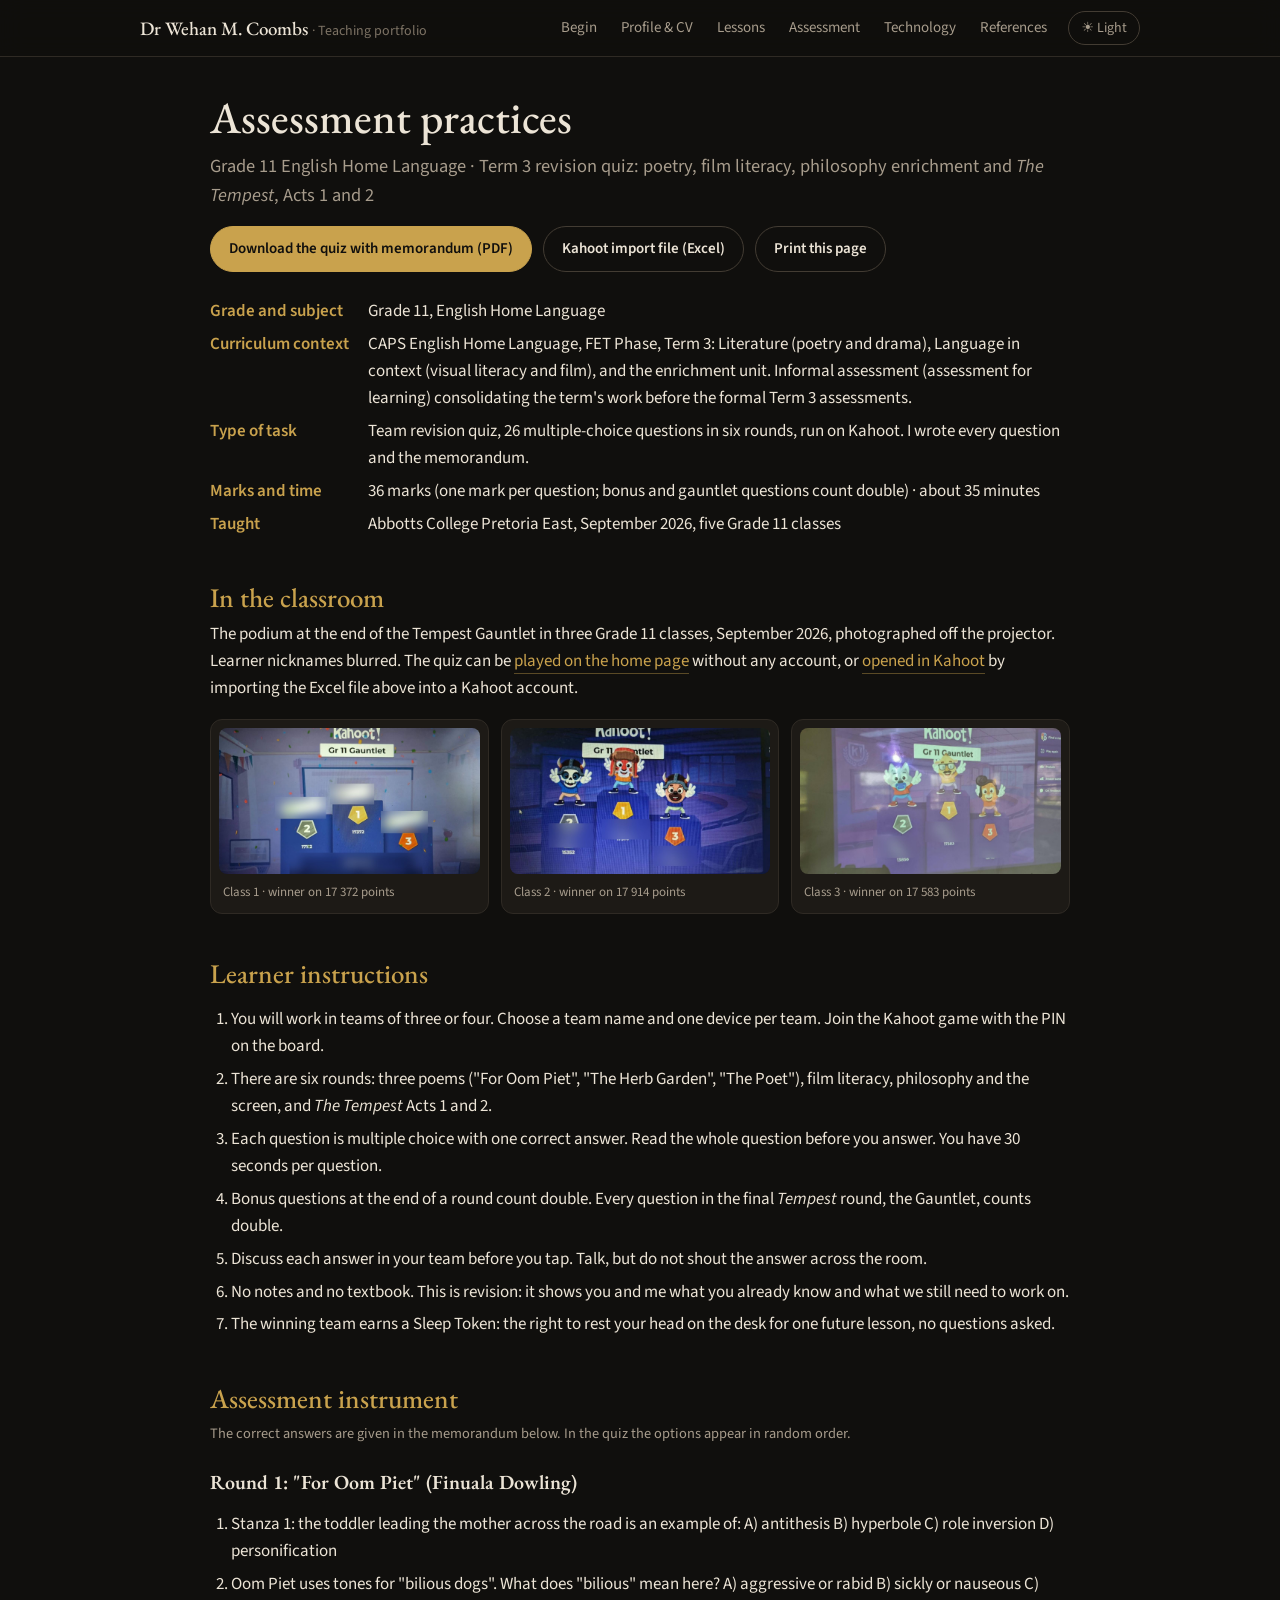
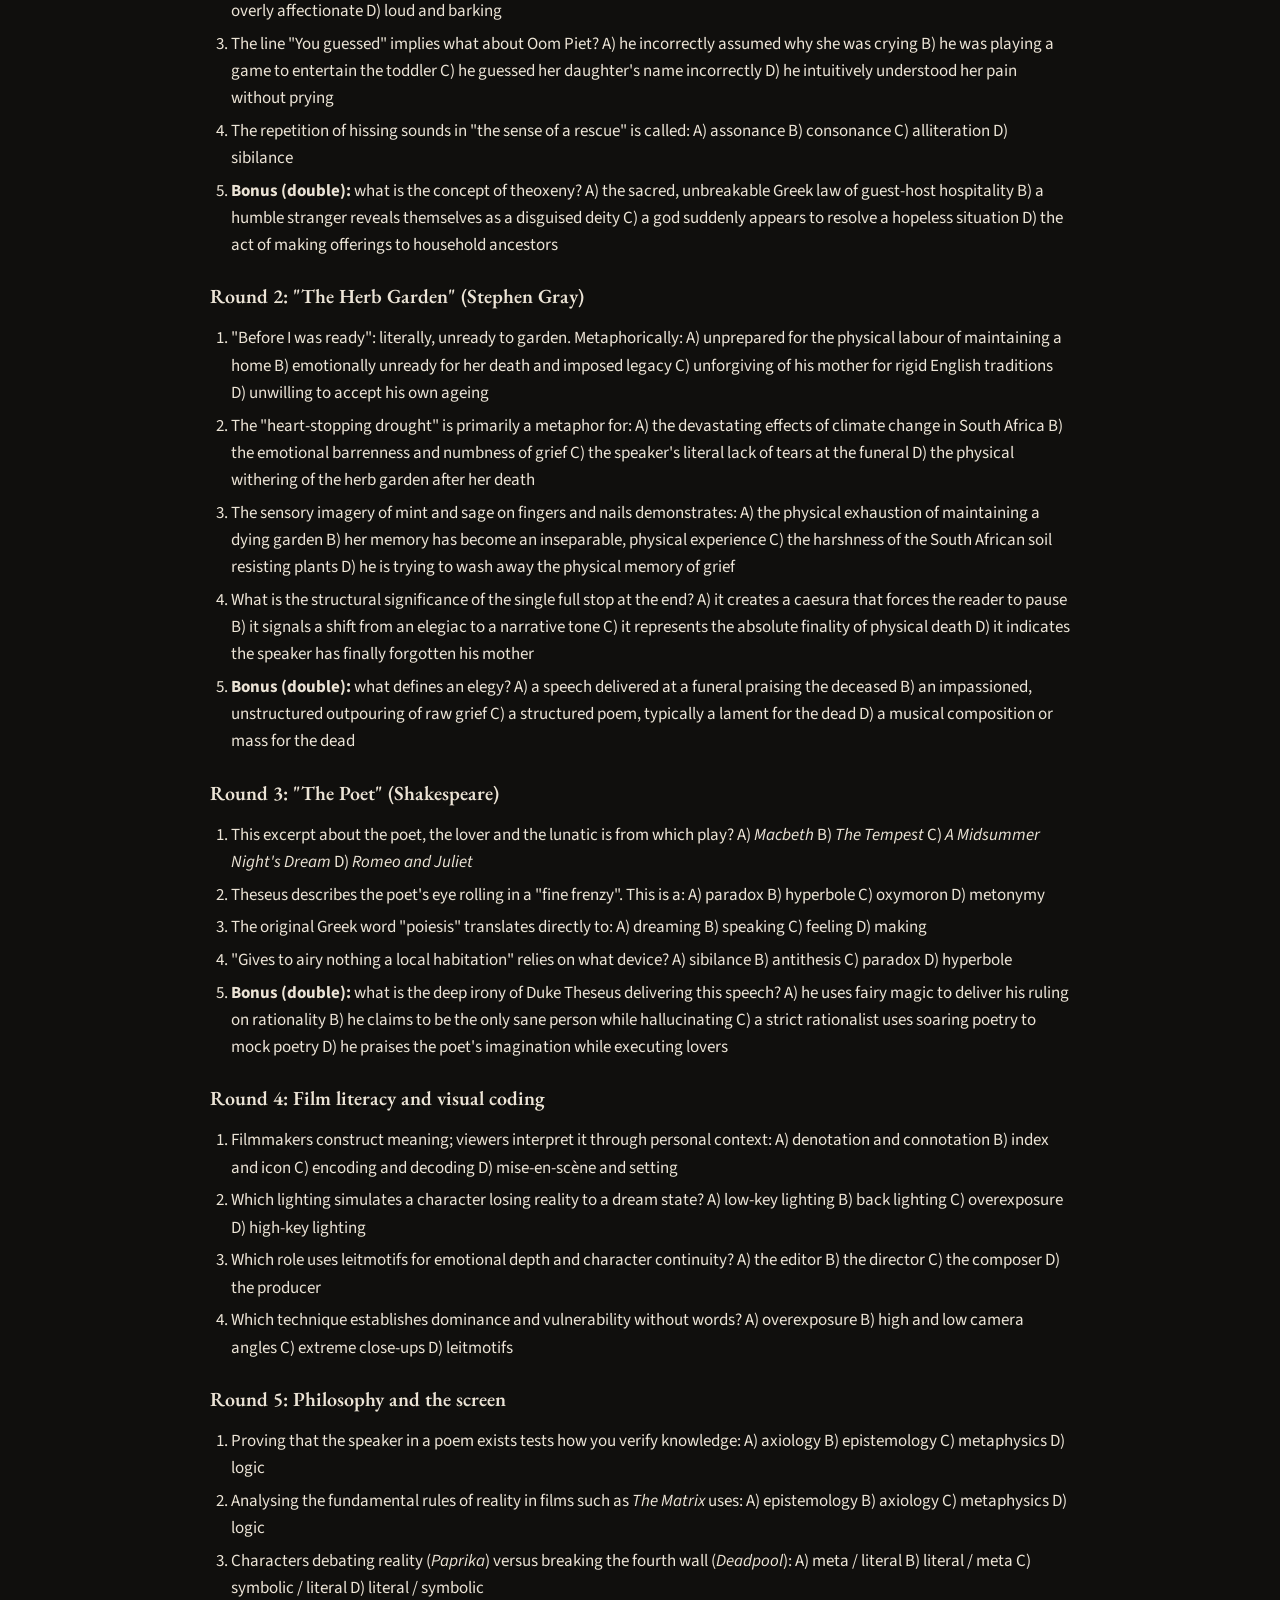
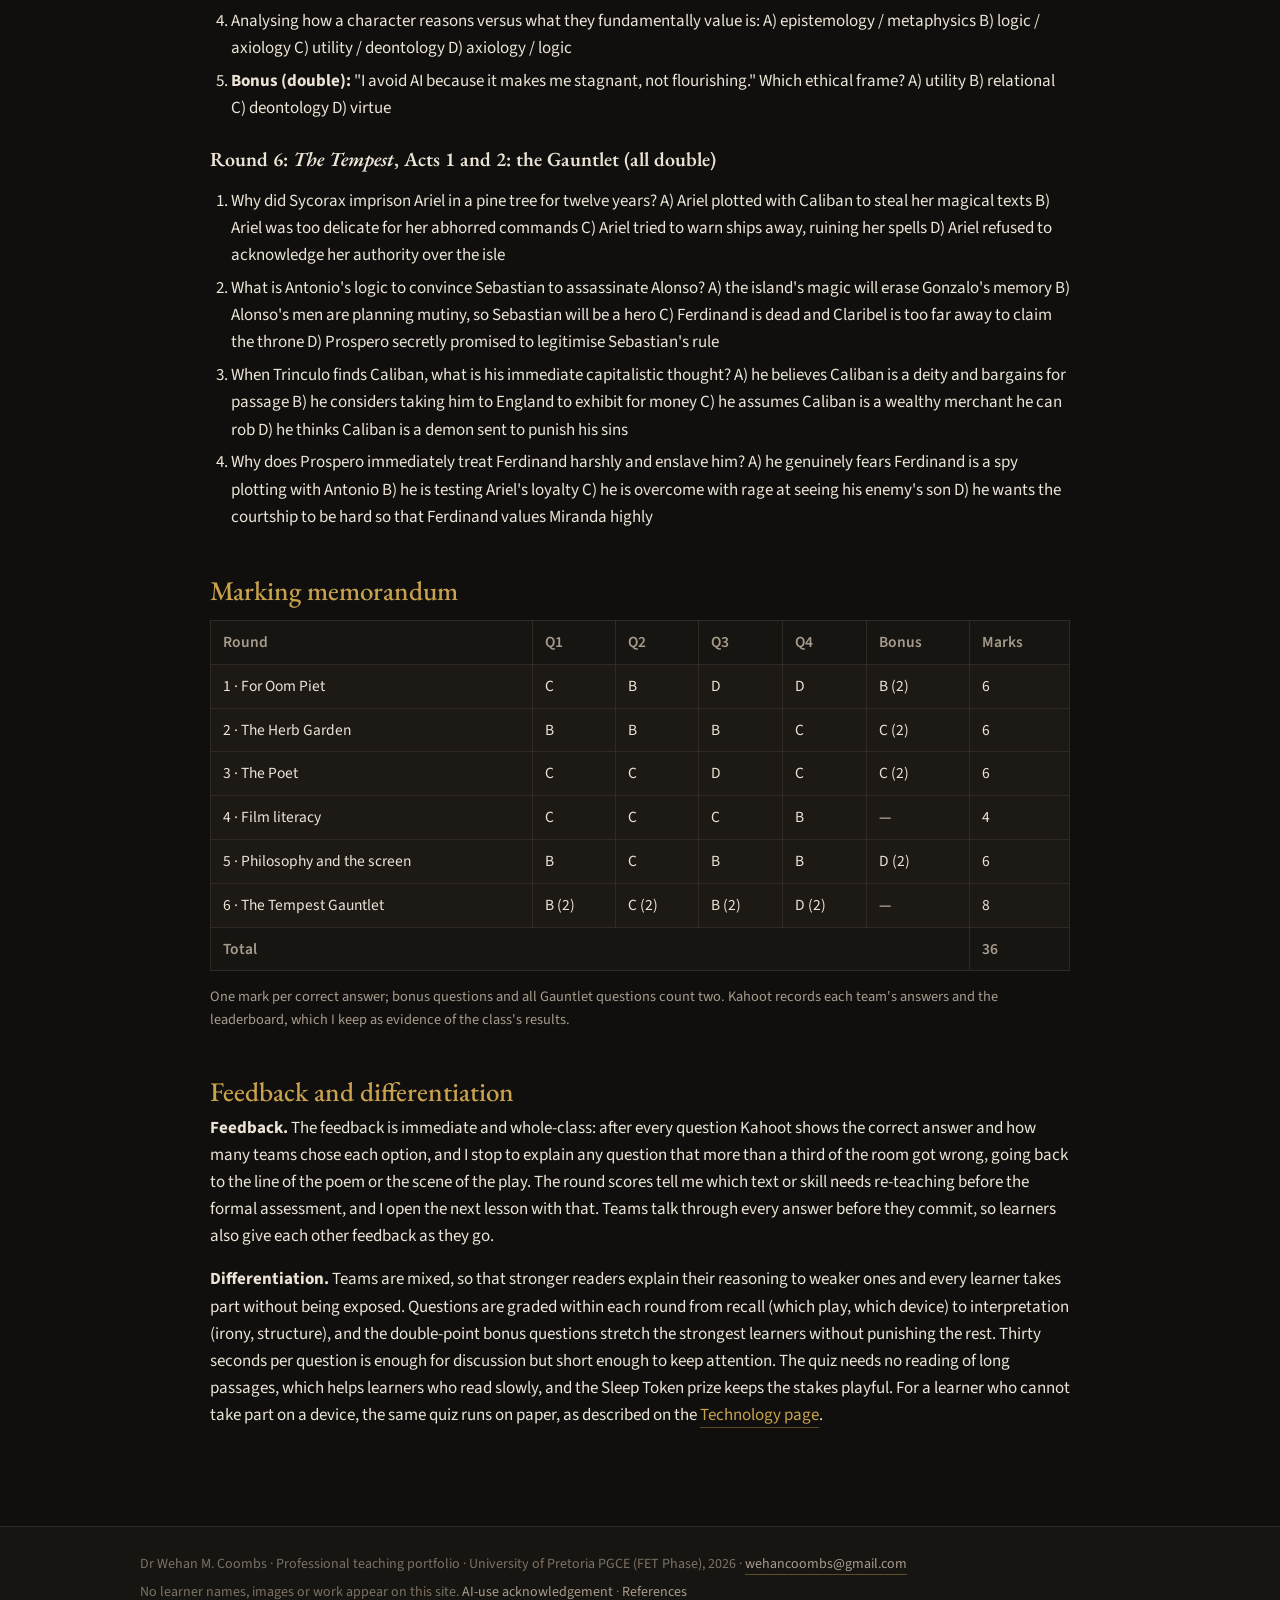
==== commit 7b1d3cf9: "Remove Tempest lesson; book covers and lesson-page heroes with LTSM downloads; podium photos and Kah" ====
--- a/assessment.html
+++ b/assessment.html
@@ -38,6 +38,14 @@
     <dt>Marks and time</dt><dd>36 marks (one mark per question; bonus and gauntlet questions count double) · about 35 minutes</dd>
     <dt>Taught</dt><dd>Abbotts College Pretoria East, September 2026, five Grade 11 classes</dd>
   </dl>
+
+  <h2 id="in-class">In the classroom</h2>
+  <p>The podium at the end of the Tempest Gauntlet in three Grade 11 classes, September 2026, photographed off the projector. Learner nicknames blurred. The quiz can be <a href="index.html#assessment">played on the home page</a> without any account, or <a href="https://create.kahoot.it/" target="_blank" rel="noopener">opened in Kahoot</a> by importing the Excel file above into a Kahoot account.</p>
+  <div class="photos">
+    <figure><img src="assets/img/podium-1.jpg" alt="Kahoot podium on the classroom projector, names blurred"><figcaption>Class 1 · winner on 17 372 points</figcaption></figure>
+    <figure><img src="assets/img/podium-2.jpg" alt="Kahoot podium with three avatars, names blurred"><figcaption>Class 2 · winner on 17 914 points</figcaption></figure>
+    <figure><img src="assets/img/podium-3.jpg" alt="Kahoot podium projected onto the whiteboard, names blurred"><figcaption>Class 3 · winner on 17 583 points</figcaption></figure>
+  </div>
 
   <h2 id="instructions">Learner instructions</h2>
   <ol>
--- a/assets/style.css
+++ b/assets/style.css
@@ -234,6 +234,223 @@
 .foot-inner p { margin: 0 0 6px; }
 .foot-inner a { color: var(--text-2); }
 
+/* ---------- Playable quiz, in the style the learners saw on Kahoot ---------- */
+.kq { margin: 0; }
+.kq-board { background: #46178F; color: #fff; border-radius: 18px; padding: 22px 24px 24px; box-shadow: 0 30px 60px -36px #000; font-family: var(--sans); }
+.kq-board h3 { color: #fff; font-size: clamp(26px, 3.6vw, 36px); margin: 4px 0 10px; }
+.kq-board p { color: rgba(255,255,255,.85); }
+.kq-eyebrow { font: 700 12px var(--sans); letter-spacing: .22em; text-transform: uppercase; color: #FFD166; margin: 0 0 6px; }
+.kq-rounds { display: grid; grid-template-columns: repeat(auto-fit, minmax(150px, 1fr)); gap: 10px; margin: 16px 0; }
+.kq-round { all: unset; cursor: pointer; display: flex; flex-direction: column; gap: 2px; background: rgba(255,255,255,.1); border: 1px solid rgba(255,255,255,.25); border-radius: 12px; padding: 12px 14px; transition: background .2s, transform .25s var(--ease); }
+.kq-round:hover, .kq-round:focus-visible { background: rgba(255,255,255,.2); transform: translateY(-2px); }
+.kq-round b { font: 500 26px/1 var(--serif); color: #FFD166; }
+.kq-round span { font-weight: 600; font-size: 15px; }
+.kq-round small { font-size: 12.5px; color: rgba(255,255,255,.7); }
+.kq-btn { all: unset; cursor: pointer; display: inline-block; background: #fff; color: #46178F; font-weight: 700; padding: 9px 18px; border-radius: 8px; font-size: 15px; box-shadow: 0 3px 0 #c9c2dc; }
+.kq-btn:hover, .kq-btn:focus-visible { filter: brightness(.95); }
+.kq-btn:active { transform: translateY(2px); box-shadow: none; }
+.kq-ghost { background: transparent; color: #fff; border: 1px solid rgba(255,255,255,.5); box-shadow: none; }
+.kq-top { display: flex; justify-content: space-between; gap: 12px; flex-wrap: wrap; font-size: 13.5px; color: rgba(255,255,255,.8); margin-bottom: 10px; }
+.kq-score { font-weight: 700; color: #FFD166; }
+.kq-q { background: #fff; color: #222; border-radius: 10px; padding: 16px 20px; font: 600 clamp(17px, 2.2vw, 21px)/1.35 var(--sans); min-height: 70px; display: flex; align-items: center; }
+.kq-timer { position: relative; height: 10px; background: rgba(255,255,255,.2); border-radius: 999px; margin: 30px 0 14px; }
+.kq-bar { height: 100%; width: 100%; background: #FFD166; border-radius: 999px; }
+.kq-left { position: absolute; right: 0; top: -24px; font-weight: 700; font-size: 13px; color: #FFD166; }
+.kq-answers { display: grid; grid-template-columns: 1fr 1fr; gap: 10px; }
+.kq-a { all: unset; box-sizing: border-box; cursor: pointer; display: flex; align-items: center; gap: 12px; padding: 14px 16px; border-radius: 10px; color: #fff; font-weight: 600; font-size: 15.5px; min-height: 64px; box-shadow: 0 4px 0 rgba(0,0,0,.25); transition: filter .2s, transform .2s, opacity .3s; }
+.kq-a svg { width: 22px; height: 22px; fill: #fff; flex: none; }
+.kq-a0 { background: #E21B3C; } .kq-a1 { background: #1368CE; } .kq-a2 { background: #D89E00; } .kq-a3 { background: #26890C; }
+.kq-a:hover:not(:disabled), .kq-a:focus-visible { filter: brightness(1.1); transform: translateY(-2px); }
+.kq-a:disabled { cursor: default; }
+.kq-a.kq-dim { opacity: .35; }
+.kq-a.kq-right { outline: 3px solid #fff; opacity: 1; }
+.kq-a.kq-right::after { content: "✓"; margin-left: auto; font-size: 22px; }
+.kq-a.kq-wrong { opacity: .85; outline: 3px solid #fff; }
+.kq-a.kq-wrong::after { content: "✕"; margin-left: auto; font-size: 20px; }
+.kq-feedback { margin: 14px 0 0; min-height: 1.6em; display: flex; align-items: center; gap: 14px; flex-wrap: wrap; font-size: 16px; }
+.kq-yes { color: #9BE564; } .kq-no { color: #FFB3B3; }
+.kq-end h3 { font-size: clamp(34px, 5vw, 52px); }
+.kq-podium { width: 100%; max-width: 320px; height: auto; display: block; margin: 8px 0; }
+.kq-podium .p1 { fill: #FFD166; } .kq-podium .p2 { fill: #C0C7D4; } .kq-podium .p3 { fill: #E58E4B; }
+.kq-podium text { font: 700 26px var(--sans); fill: #46178F; text-anchor: middle; }
+.kq-podium .you { fill: #fff; font: 600 16px var(--sans); }
+.kq-small { font-size: 14px; color: rgba(255,255,255,.7); }
+.kq-actions { margin: 14px 0 0; display: flex; gap: 10px; flex-wrap: wrap; }
+@media (max-width: 600px) { .kq-answers { grid-template-columns: 1fr; } .kq-board { padding: 16px; } }
+
+/* ---------- Podium photos ---------- */
+.photos { display: grid; grid-template-columns: repeat(3, 1fr); gap: 12px; }
+.photos-col { grid-template-columns: 1fr; }
+.photos figure { margin: 0; background: var(--surface); border: 1px solid var(--line); border-radius: 12px; padding: 8px; }
+.photos img { width: 100%; aspect-ratio: 16 / 9; object-fit: cover; border-radius: 8px; display: block; }
+.photos figcaption { font-size: 13px; color: var(--text-2); padding: 8px 4px 2px; }
+
+/* ---------- Tool cards ---------- */
+.tools { display: grid; grid-template-columns: repeat(5, 1fr); gap: 10px; }
+@media (max-width: 900px) { .tools { grid-template-columns: repeat(auto-fit, minmax(150px, 1fr)); } }
+.tool { all: unset; box-sizing: border-box; cursor: pointer; display: flex; flex-direction: column; align-items: flex-start; gap: 6px; padding: 12px 14px; background: var(--surface); border: 1px solid var(--line); border-radius: 14px; transition: transform .3s var(--ease), border-color .3s; }
+.tool:hover, .tool:focus-visible { transform: translateY(-4px); border-color: var(--accent); }
+.tool .ico { width: 40px; height: 40px; border-radius: 11px; margin-bottom: 2px; background: color-mix(in srgb, var(--accent) 14%, transparent); display: grid; place-items: center; }
+.tool .ico svg { width: 22px; height: 22px; stroke: var(--accent); fill: none; stroke-width: 1.6; stroke-linecap: round; stroke-linejoin: round; }
+.tool b { font: 500 17px/1.2 var(--serif); color: var(--text); }
+.tool span { font-size: 12.5px; color: var(--text-2); line-height: 1.35; }
+
+/* ---------- One activity, two classrooms ---------- */
+.classroom { background: var(--surface); border: 1px solid var(--line); border-radius: 18px; padding: 16px 18px 18px; margin-top: 20px; }
+.switch-row { display: flex; align-items: center; gap: 16px; flex-wrap: wrap; margin-bottom: 8px; }
+.switch { all: unset; cursor: pointer; display: inline-flex; align-items: center; gap: 10px; }
+.switch .knob { width: 54px; height: 30px; border-radius: 999px; background: var(--make); position: relative; transition: background .3s; flex: none; }
+.switch .knob::after { content: ""; position: absolute; top: 3px; left: 27px; width: 24px; height: 24px; border-radius: 50%; background: #fff; transition: left .3s var(--ease); }
+.classroom.off .switch .knob { background: var(--line-2); }
+.classroom.off .switch .knob::after { left: 3px; }
+.switch b { font-size: 15px; }
+.cls-state { font: italic 500 17px var(--serif); color: var(--text-2); }
+.cls-svg { width: 100%; max-width: 620px; height: auto; display: block; margin: 4px auto 0; }
+.cls-svg .on, .cls-svg .off { transition: opacity .45s; }
+.cls-svg .off { opacity: 0; }
+.classroom.off .cls-svg .on { opacity: 0; }
+.classroom.off .cls-svg .off { opacity: 1; }
+.cls-steps { display: grid; grid-template-columns: repeat(3, 1fr); gap: 12px; margin-top: 10px; }
+.cls-steps div { background: var(--bg-2); border-radius: 12px; padding: 12px 14px; font-size: 14.5px; color: var(--text-2); line-height: 1.45; }
+.cls-steps b { display: block; color: var(--text); font: 500 17px var(--serif); margin-bottom: 4px; }
+.classroom .steps-off { display: none; }
+.classroom.off .steps-on { display: none; }
+.classroom.off .steps-off { display: grid; }
+@media (max-width: 700px) { .cls-steps { grid-template-columns: 1fr; } }
+
+/* ---------- Mini cards ---------- */
+.minis { display: grid; grid-template-columns: repeat(4, 1fr); gap: 10px; }
+@media (max-width: 760px) { .minis { grid-template-columns: repeat(2, 1fr); } }
+.mini { all: unset; box-sizing: border-box; cursor: pointer; display: flex; gap: 10px; align-items: flex-start; padding: 10px 12px; background: var(--surface); border: 1px solid var(--line); border-radius: 14px; transition: border-color .3s, transform .3s var(--ease); }
+.mini:hover, .mini:focus-visible { border-color: var(--accent); transform: translateY(-3px); }
+.mini svg { width: 22px; height: 22px; margin-top: 2px; flex: none; stroke: var(--accent); fill: none; stroke-width: 1.6; stroke-linecap: round; stroke-linejoin: round; }
+.mini b { display: block; font: 500 16px var(--serif); color: var(--text); }
+.mini span { font-size: 12.5px; color: var(--text-2); line-height: 1.35; }
+
+/* ---------- Inside pop-outs: panels and numbered steps ---------- */
+.sheet { width: min(760px, 100%); }
+.panels { display: grid; grid-template-columns: 1fr 1fr; gap: 12px; margin: 6px 0 16px; }
+.panel { border-radius: 12px; padding: 14px 16px; background: var(--bg-2); border: 1px solid var(--line); }
+.sheet-body .panel h4 { margin: 0 0 8px; }
+.panel.good { border-color: color-mix(in srgb, var(--make) 55%, transparent); }
+.panel.good h4 { color: var(--make); }
+.panel.warn { border-color: color-mix(in srgb, var(--teach) 55%, transparent); }
+.panel.warn h4 { color: var(--teach); }
+.panel p { margin: 0; font-size: 15px; }
+@media (max-width: 560px) { .panels { grid-template-columns: 1fr; } }
+.steps { counter-reset: s; list-style: none; padding: 0; margin: 0 0 14px; }
+.sheet-body ol.steps { padding-left: 0; }
+.steps li { counter-increment: s; position: relative; padding-left: 44px; margin-bottom: 12px; }
+.steps li::before { content: counter(s); position: absolute; left: 0; top: -2px; width: 30px; height: 30px; border-radius: 50%; background: color-mix(in srgb, var(--accent) 18%, transparent); color: var(--accent); font-weight: 700; display: grid; place-items: center; font-size: 14px; }
+
+/* ---------- Swipeable gallery ---------- */
+.gallery { position: relative; }
+.gal-track { display: flex; overflow-x: auto; scroll-snap-type: x mandatory; scrollbar-width: none; gap: 12px; border-radius: 14px; outline: none; }
+.gal-track::-webkit-scrollbar { display: none; }
+.gal-slide { flex: 0 0 100%; scroll-snap-align: center; margin: 0; background: var(--surface); border: 1px solid var(--line); border-radius: 14px; padding: 8px; }
+.gal-slide img { width: 100%; aspect-ratio: 16 / 9; object-fit: cover; border-radius: 9px; display: block; }
+.gal-slide figcaption { font-size: 13px; color: var(--text-2); padding: 8px 4px 2px; }
+.gal-btn { position: absolute; top: 38%; width: 40px; height: 40px; border-radius: 50%; border: 1px solid var(--line-2); background: color-mix(in srgb, var(--bg) 80%, transparent); color: var(--text); font-size: 26px; line-height: 1; cursor: pointer; backdrop-filter: blur(6px); transition: background .2s, transform .2s; display: grid; place-items: center; padding: 0 0 4px; }
+.gal-btn:hover { background: var(--accent); color: var(--bg); transform: scale(1.06); }
+.gal-prev { left: 10px; } .gal-next { right: 10px; }
+.gal-dots { display: flex; justify-content: center; gap: 8px; margin-top: 10px; }
+.gal-dots button { width: 9px; height: 9px; border-radius: 50%; border: 0; background: var(--line-2); padding: 0; cursor: pointer; transition: transform .2s, background .2s; }
+.gal-dots button.on { background: var(--accent); transform: scale(1.3); }
+
+/* ---------- Bigger, more visual pop-outs ---------- */
+.sheet { width: min(900px, 100%); }
+.sheet-head { padding: 28px 36px 20px; background: linear-gradient(135deg, color-mix(in srgb, var(--accent) 22%, transparent), transparent 70%); overflow: hidden; }
+.sheet-head h3 { font-size: clamp(28px, 4vw, 38px); padding-right: 120px; }
+.sheet-art { position: absolute; right: 26px; top: 14px; width: 92px; height: 92px; opacity: .22; pointer-events: none; }
+.sheet-art svg { width: 100%; height: 100%; stroke: var(--accent); fill: none; stroke-width: 1.2; stroke-linecap: round; stroke-linejoin: round; }
+.sheet[data-tone="poet"] { --accent: #6FAE82; } .sheet[data-tone="mac"] { --accent: #D0674F; } .sheet[data-tone="temp"] { --accent: #6B9BD1; }
+:root[data-theme="light"] .sheet[data-tone="poet"] { --accent: #3F7A54; } :root[data-theme="light"] .sheet[data-tone="mac"] { --accent: #8A3B2C; } :root[data-theme="light"] .sheet[data-tone="temp"] { --accent: #2F5A86; }
+.sheet-body { padding: 24px 36px 40px; }
+.sheet-body .quote-big { font: italic 500 clamp(22px, 3vw, 28px)/1.3 var(--serif); color: var(--text); margin: 0 0 16px; padding-left: 16px; border-left: 3px solid var(--accent); }
+.split { display: grid; grid-template-columns: 1.1fr .9fr; gap: 26px; align-items: start; margin-bottom: 8px; }
+@media (max-width: 640px) { .split { grid-template-columns: 1fr; } .sheet-head { padding: 22px 20px 14px; } .sheet-head h3 { padding-right: 60px; } .sheet-art { width: 60px; height: 60px; right: 50px; } .sheet-body { padding: 18px 20px 30px; } }
+.badges { display: flex; flex-wrap: wrap; gap: 8px; margin: 0 0 16px; }
+.badge { display: inline-flex; align-items: center; gap: 6px; padding: 6px 12px; border-radius: 999px; background: color-mix(in srgb, var(--accent) 12%, transparent); border: 1px solid color-mix(in srgb, var(--accent) 35%, transparent); font-size: 13.5px; color: var(--text); }
+.badge b { color: var(--accent); font-weight: 700; }
+.badge.gold { background: color-mix(in srgb, var(--gold) 16%, transparent); border-color: color-mix(in srgb, var(--gold) 50%, transparent); } .badge.gold b { color: var(--gold); }
+.pills { display: flex; flex-wrap: wrap; gap: 8px; }
+.pill { padding: 5px 12px; border-radius: 999px; background: var(--bg-2); border: 1px solid var(--line); font-size: 13.5px; color: var(--text-2); }
+.timeline { list-style: none; margin: 0; padding: 0 0 0 18px; border-left: 2px solid var(--line-2); }
+.timeline li { position: relative; padding: 0 0 18px 18px; }
+.timeline li::before { content: ""; position: absolute; left: -24px; top: 6px; width: 10px; height: 10px; border-radius: 50%; background: var(--accent); box-shadow: 0 0 0 4px color-mix(in srgb, var(--accent) 22%, transparent); }
+.timeline li:last-child { padding-bottom: 0; }
+.timeline b { display: block; font: 500 17px var(--serif); color: var(--accent); letter-spacing: .02em; }
+.timeline span { display: block; font-size: 15px; color: var(--text-2); line-height: 1.45; }
+.timeline.degrees b { font-size: 22px; } .timeline.degrees span { color: var(--text); } .timeline.degrees strong { font-weight: 600; }
+.school { background: var(--bg-2); border: 1px solid var(--line); border-radius: 14px; padding: 16px 18px; }
+.school-head { margin-bottom: 10px; }
+.school-head b { display: block; font: 500 21px var(--serif); color: var(--text); }
+.school-head span { display: block; font-size: 14px; color: var(--text-2); margin: 2px 0 8px; }
+.school .badges { margin-bottom: 6px; }
+.school blockquote { font-size: 17px; margin-top: 10px; }
+.quotes blockquote { background: var(--bg-2); border-left-width: 3px; border-radius: 0 12px 12px 0; padding: 12px 16px; }
+.principles { display: grid; grid-template-columns: repeat(3, 1fr); gap: 12px; margin: 10px 0 20px; }
+.principles > div { background: var(--bg-2); border: 1px solid var(--line); border-radius: 14px; padding: 14px 16px; position: relative; }
+.principles .num { position: absolute; right: 12px; top: 8px; font: 500 38px var(--serif); color: color-mix(in srgb, var(--accent) 35%, transparent); }
+.principles b { display: block; font: 500 20px var(--serif); color: var(--accent); margin-bottom: 4px; }
+.principles p { margin: 0; font-size: 14.5px; color: var(--text-2); }
+@media (max-width: 640px) { .principles { grid-template-columns: 1fr; } }
+.lesson-bar { display: flex; gap: 4px; margin: 6px 0 18px; }
+.lesson-bar span { display: flex; flex-direction: column; justify-content: flex-end; min-width: 0; padding: 10px 10px 8px; border-radius: 10px; background: color-mix(in srgb, var(--accent) 16%, transparent); border: 1px solid color-mix(in srgb, var(--accent) 35%, transparent); font-size: 12.5px; color: var(--text-2); white-space: nowrap; overflow: hidden; text-overflow: ellipsis; }
+.lesson-bar span:nth-child(2) { background: color-mix(in srgb, var(--accent) 26%, transparent); }
+.lesson-bar span:nth-child(3) { background: color-mix(in srgb, var(--accent) 40%, transparent); color: var(--text); }
+.lesson-bar span:nth-child(4) { background: color-mix(in srgb, var(--accent) 56%, transparent); color: var(--text); }
+.lesson-bar span:nth-child(5) { background: color-mix(in srgb, var(--accent) 70%, transparent); color: var(--text); }
+.lesson-bar b { display: block; font: 500 22px/1 var(--serif); color: var(--text); margin-bottom: 2px; }
+.lesson-bar b::after { content: " min"; font: 400 11px var(--sans); color: var(--text-2); }
+.dl-cards { display: grid; grid-template-columns: repeat(auto-fit, minmax(190px, 1fr)); gap: 10px; margin: 16px 0; }
+.dl { display: flex; flex-direction: column; gap: 4px; padding: 14px 16px; border-radius: 12px; background: var(--bg-2); border: 1px solid var(--line); text-decoration: none; color: var(--text); transition: border-color .25s, transform .25s var(--ease); }
+.dl:hover, .dl:focus-visible { border-color: var(--accent); transform: translateY(-3px); }
+.dl svg { width: 26px; height: 26px; stroke: var(--accent); fill: none; stroke-width: 1.6; stroke-linecap: round; stroke-linejoin: round; margin-bottom: 4px; }
+.dl b { font: 500 17px var(--serif); }
+.dl span { font-size: 13px; color: var(--text-2); line-height: 1.35; }
+
+/* ---------- Hover cards (centred) ---------- */
+.pc-scrim { position: fixed; inset: 0; background: rgba(0, 0, 0, .35); backdrop-filter: blur(3px); z-index: 80; opacity: 0; transition: opacity .25s; }
+.pc-scrim.on { opacity: 1; }
+.popcard { position: fixed; left: 50%; top: 50%; z-index: 90; width: min(640px, calc(100% - 32px)); max-height: calc(100vh - 40px); overflow: auto; background: var(--surface); border: 1px solid var(--line-2); border-radius: 20px; padding: 26px 30px 24px; box-shadow: 0 40px 80px -30px rgba(0, 0, 0, .8); transform: translate(-50%, -50%) scale(.94); opacity: 0; transition: transform .28s var(--ease), opacity .22s; --accent: var(--make); }
+.popcard.on { transform: translate(-50%, -50%) scale(1); opacity: 1; }
+.popcard .close { right: 10px; top: 10px; }
+.popcard h3 { font: 500 clamp(24px, 3.4vw, 30px)/1.15 var(--serif); margin: 0 0 12px; padding-right: 40px; }
+.popcard p { font-size: 16px; line-height: 1.6; }
+.pc-kicker { font: 600 12px var(--sans); letter-spacing: .22em; text-transform: uppercase; color: var(--accent); margin: 0 0 8px; }
+.pc-ico { width: 56px; height: 56px; border-radius: 16px; background: color-mix(in srgb, var(--accent) 16%, transparent); display: grid; place-items: center; margin-bottom: 12px; }
+.pc-ico svg { width: 30px; height: 30px; stroke: var(--accent); fill: none; stroke-width: 1.6; stroke-linecap: round; stroke-linejoin: round; }
+.pc-foot { margin: 8px 0 0; }
+.popcard .panels { margin-bottom: 6px; }
+.pc-hint { font-size: 12.5px; color: var(--text-3); margin: 10px 0 0; }
+@media (max-width: 640px) { .popcard { padding: 20px 18px 18px; } }
+
+/* ---------- Book covers ---------- */
+.books { display: flex; gap: 28px; flex-wrap: wrap; align-items: flex-end; padding: 10px 0 18px; }
+.bookcover { --bk: var(--accent); all: unset; box-sizing: border-box; cursor: pointer; position: relative; display: block; width: 190px; height: 260px; border-radius: 4px 12px 12px 4px; background: linear-gradient(135deg, color-mix(in srgb, var(--bk) 85%, #fff) 0, var(--bk) 40%, color-mix(in srgb, var(--bk) 70%, #000) 100%); box-shadow: inset 8px 0 12px -8px rgba(0,0,0,.6), inset -2px 0 0 rgba(255,255,255,.12), 14px 16px 30px -14px #000; color: #fff; transition: transform .45s var(--ease), box-shadow .45s; text-decoration: none; transform: perspective(900px) rotateY(-8deg); }
+.bookcover:hover, .bookcover:focus-visible { transform: perspective(900px) rotateY(0) translateY(-8px); box-shadow: inset 8px 0 12px -8px rgba(0,0,0,.6), 22px 28px 40px -16px #000; }
+.bookcover.static { cursor: default; transform: perspective(900px) rotateY(-10deg); }
+.bookcover.static:hover { transform: perspective(900px) rotateY(-10deg); }
+.bc-spine { position: absolute; left: 10px; top: 0; bottom: 0; width: 1px; background: rgba(255,255,255,.25); }
+.bc-face { position: absolute; inset: 0; padding: 22px 18px 18px 28px; display: flex; flex-direction: column; }
+.bc-grade { font: 600 10.5px var(--sans); letter-spacing: .18em; text-transform: uppercase; opacity: .85; margin-bottom: auto; }
+.bookcover b { font: 500 30px/1.05 var(--serif); margin-bottom: 8px; }
+.bookcover i { font: italic 15px/1.3 var(--serif); opacity: .85; }
+.bc-open { margin-top: 14px; font: 600 12px var(--sans); letter-spacing: .1em; text-transform: uppercase; opacity: 0; transition: opacity .3s; }
+.bookcover:hover .bc-open, .bookcover:focus-visible .bc-open { opacity: 1; }
+.b-poet { --bk: #4E7A5A; } .b-mac { --bk: #8A3B2C; }
+@media (max-width: 600px) { .books { justify-content: center; } .bookcover { width: 160px; height: 220px; } .bookcover b { font-size: 24px; } }
+
+/* ---------- Lesson page hero ---------- */
+.lesson-hero { display: grid; grid-template-columns: 220px 1fr; gap: 32px; align-items: center; margin: 22px 0 10px; padding: 24px; background: var(--surface); border: 1px solid var(--line); border-radius: 18px; }
+.lesson-hero .dl-cards { margin: 0; }
+.lesson-hero .dl.ltsm { border-color: var(--accent); background: color-mix(in srgb, var(--accent) 12%, transparent); }
+main.lesson h2 { border-bottom: 1px solid var(--line); padding-bottom: 6px; }
+main.lesson dl.meta { background: var(--surface); border: 1px solid var(--line); border-radius: 14px; padding: 16px 20px; }
+main.lesson table th { color: var(--accent); }
+@media (max-width: 640px) { .lesson-hero { grid-template-columns: 1fr; justify-items: center; } }
+
 @media print {
   :root { --bg: #fff; --bg-2: #f3f3f3; --surface: #fff; --line: #ccc; --line-2: #999; --text: #000; --text-2: #333; --text-3: #555; --gold: #7a5a10; --teach: #8a2f1e; --think: #1f3a5f; --make: #1f5a48; }
   .top, footer, .btn, .no-print, .sheet, .scrim, .theme, .menu-btn { display: none !important; }
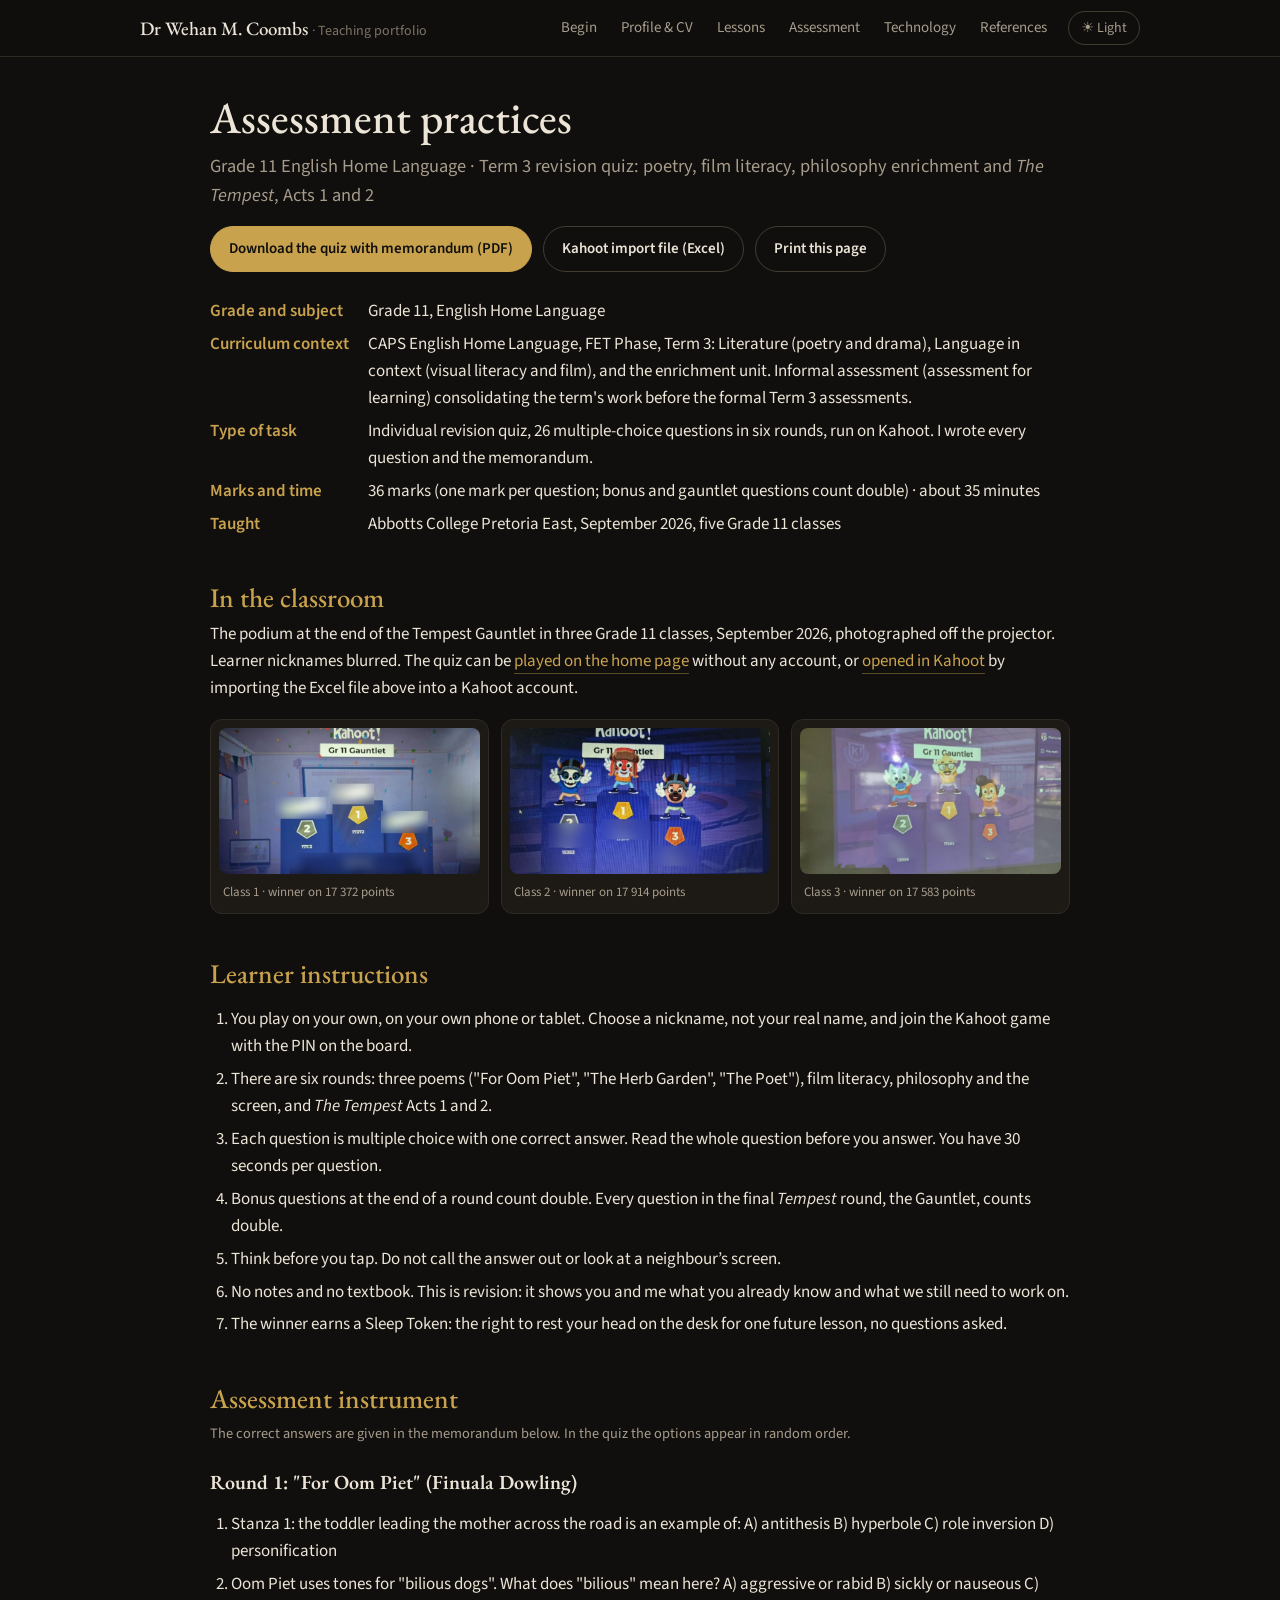
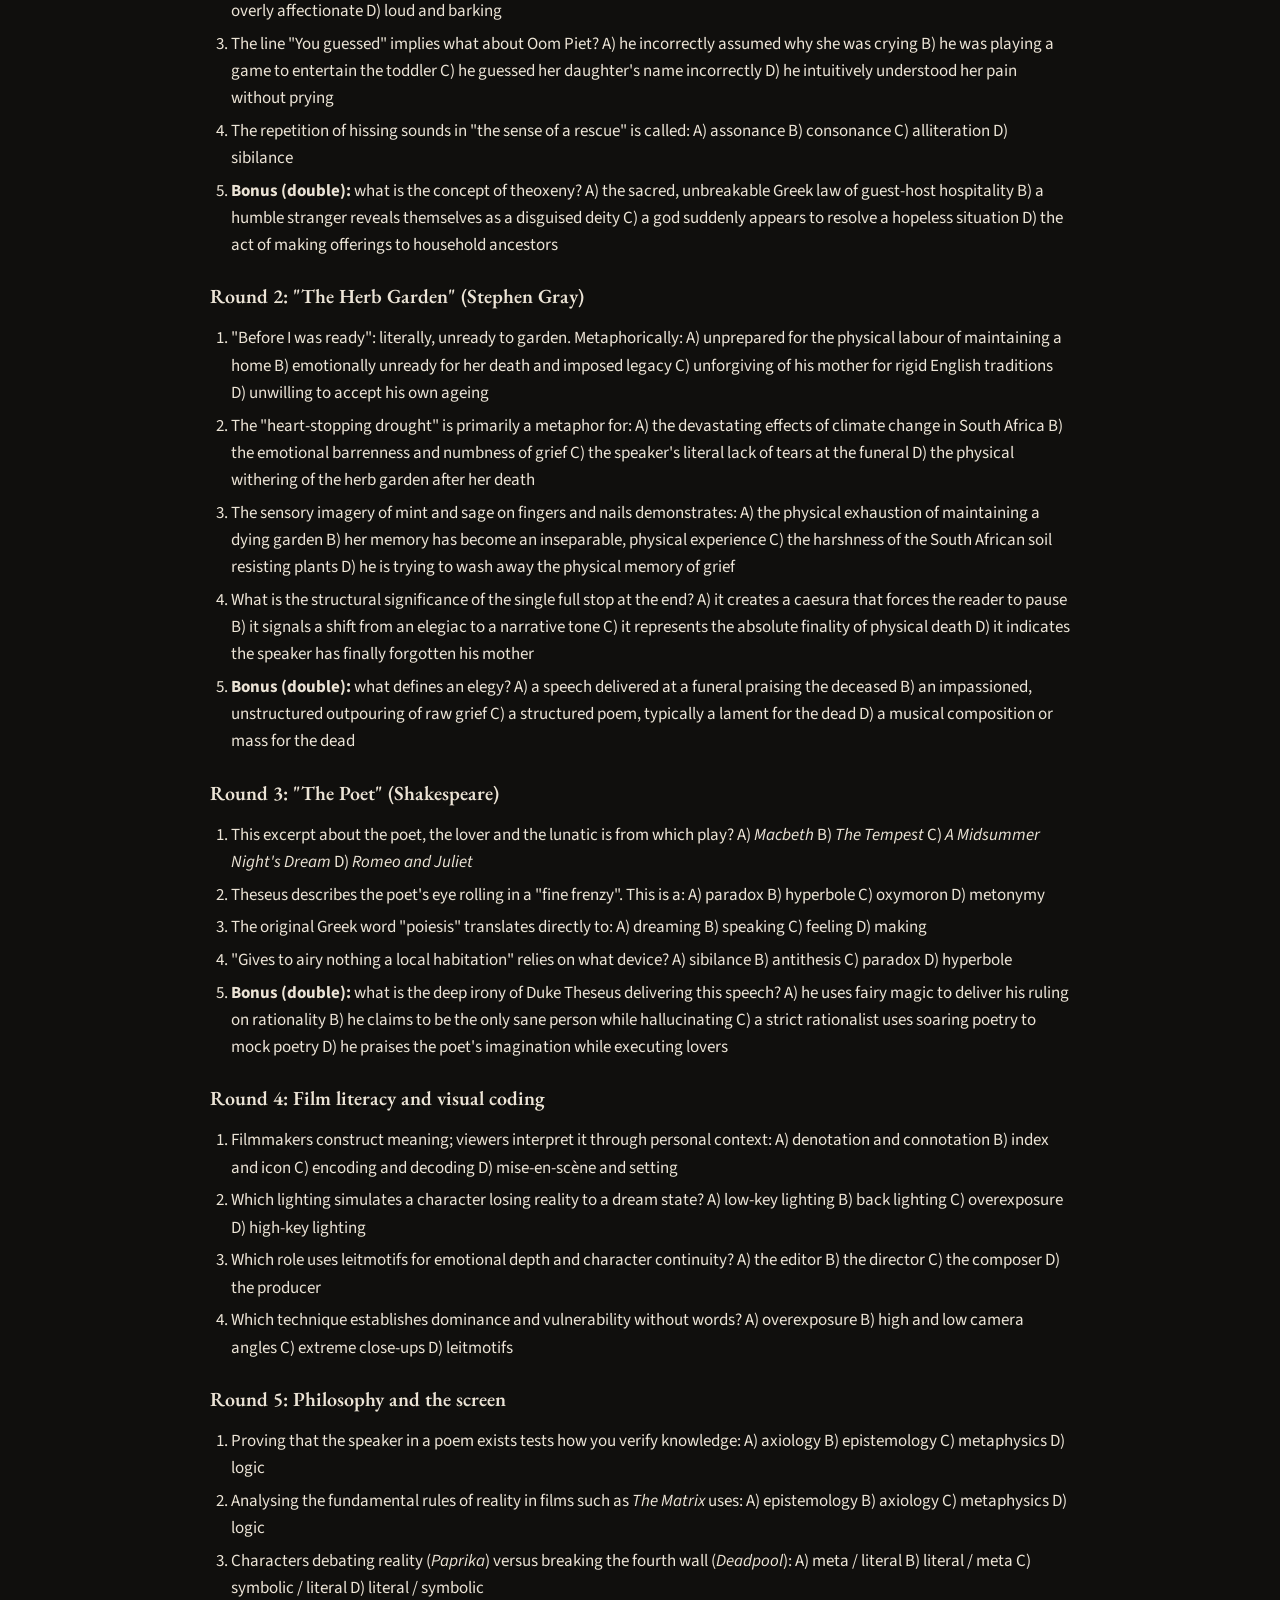
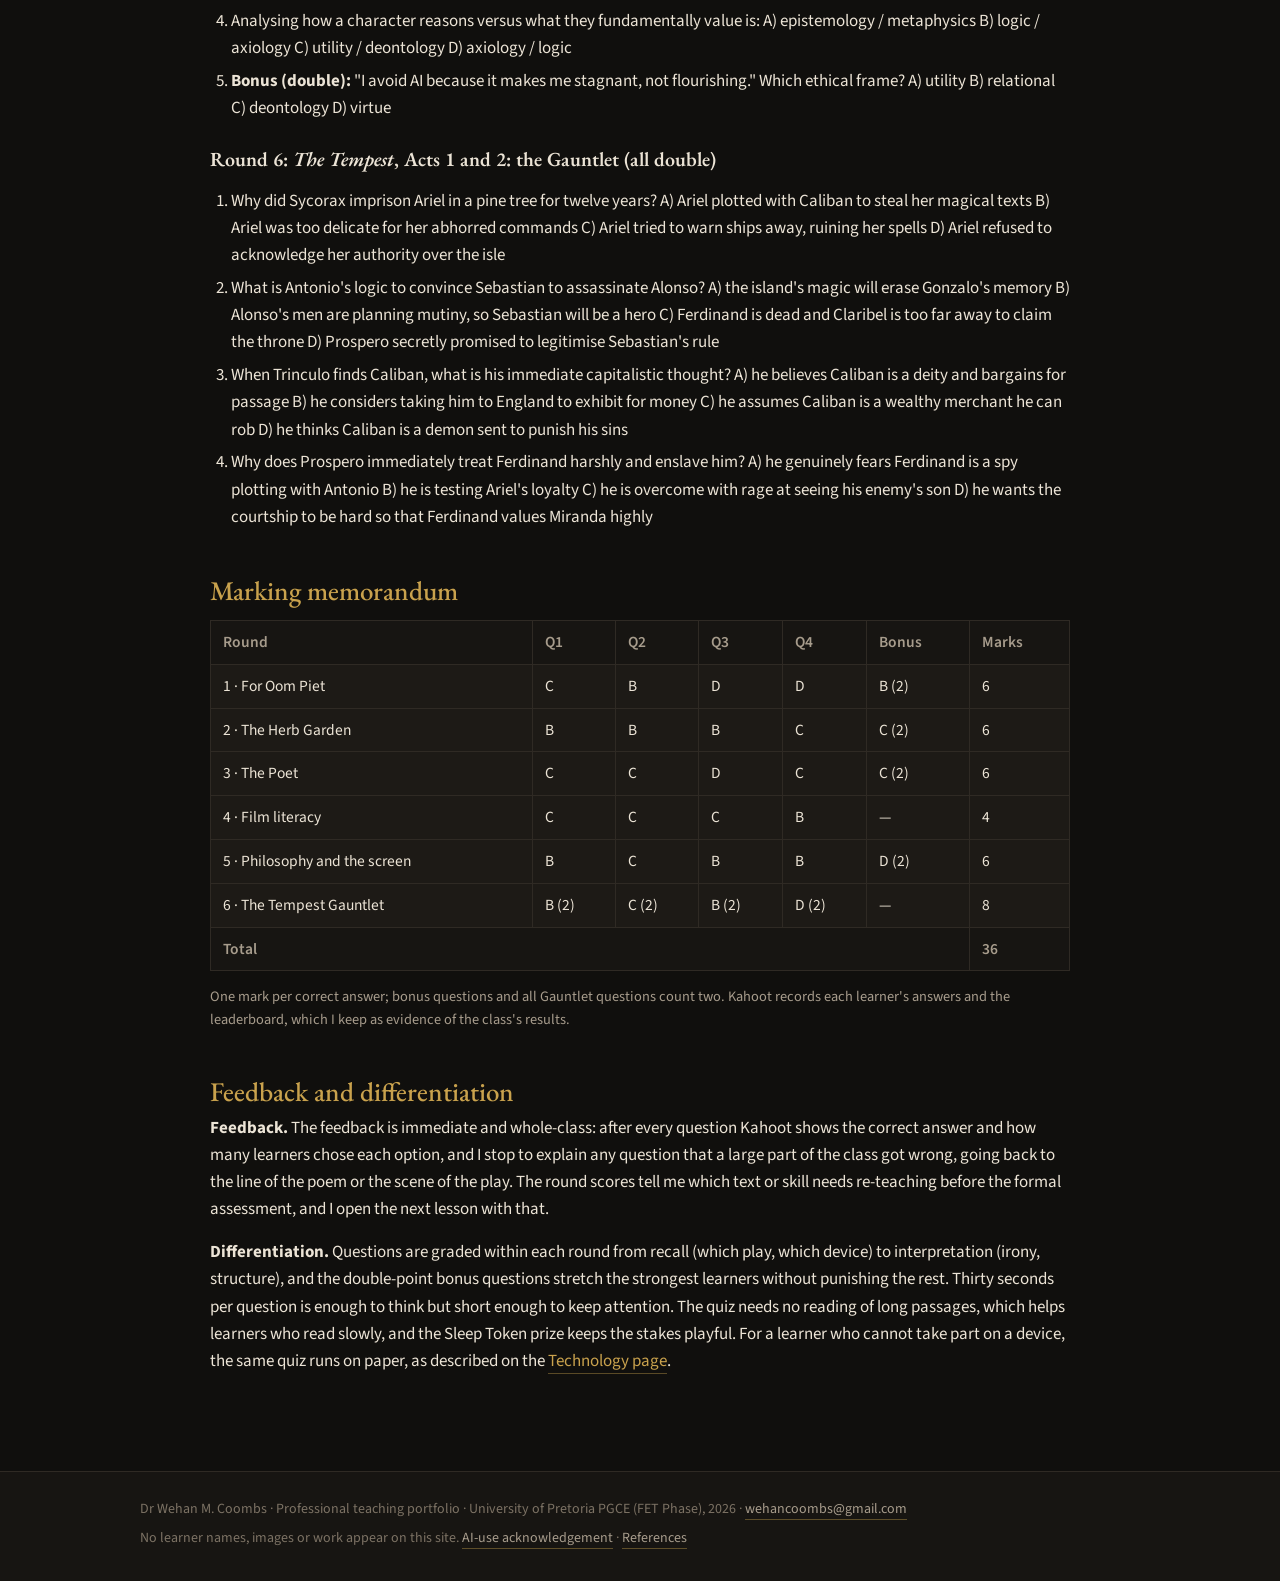
==== commit d1851b62: "Kahoot played individually: text edits to feedback, differentiation, tool entry and responsible AI C" ====
--- a/assessment.html
+++ b/assessment.html
@@ -34,7 +34,7 @@
   <dl class="meta">
     <dt>Grade and subject</dt><dd>Grade 11, English Home Language</dd>
     <dt>Curriculum context</dt><dd>CAPS English Home Language, FET Phase, Term 3: Literature (poetry and drama), Language in context (visual literacy and film), and the enrichment unit. Informal assessment (assessment for learning) consolidating the term's work before the formal Term 3 assessments.</dd>
-    <dt>Type of task</dt><dd>Team revision quiz, 26 multiple-choice questions in six rounds, run on Kahoot. I wrote every question and the memorandum.</dd>
+    <dt>Type of task</dt><dd>Individual revision quiz, 26 multiple-choice questions in six rounds, run on Kahoot. I wrote every question and the memorandum.</dd>
     <dt>Marks and time</dt><dd>36 marks (one mark per question; bonus and gauntlet questions count double) · about 35 minutes</dd>
     <dt>Taught</dt><dd>Abbotts College Pretoria East, September 2026, five Grade 11 classes</dd>
   </dl>
@@ -49,13 +49,13 @@
 
   <h2 id="instructions">Learner instructions</h2>
   <ol>
-    <li>You will work in teams of three or four. Choose a team name and one device per team. Join the Kahoot game with the PIN on the board.</li>
+    <li>You play on your own, on your own phone or tablet. Choose a nickname, not your real name, and join the Kahoot game with the PIN on the board.</li>
     <li>There are six rounds: three poems ("For Oom Piet", "The Herb Garden", "The Poet"), film literacy, philosophy and the screen, and <em>The Tempest</em> Acts 1 and 2.</li>
     <li>Each question is multiple choice with one correct answer. Read the whole question before you answer. You have 30 seconds per question.</li>
     <li>Bonus questions at the end of a round count double. Every question in the final <em>Tempest</em> round, the Gauntlet, counts double.</li>
-    <li>Discuss each answer in your team before you tap. Talk, but do not shout the answer across the room.</li>
+    <li>Think before you tap. Do not call the answer out or look at a neighbour’s screen.</li>
     <li>No notes and no textbook. This is revision: it shows you and me what you already know and what we still need to work on.</li>
-    <li>The winning team earns a Sleep Token: the right to rest your head on the desk for one future lesson, no questions asked.</li>
+    <li>The winner earns a Sleep Token: the right to rest your head on the desk for one future lesson, no questions asked.</li>
   </ol>
 
   <h2 id="instrument">Assessment instrument</h2>
@@ -124,11 +124,11 @@
     <tr><td>6 · The Tempest Gauntlet</td><td>B (2)</td><td>C (2)</td><td>B (2)</td><td>D (2)</td><td>—</td><td>8</td></tr>
     <tr><th colspan="6">Total</th><th>36</th></tr>
   </table>
-  <p class="small">One mark per correct answer; bonus questions and all Gauntlet questions count two. Kahoot records each team's answers and the leaderboard, which I keep as evidence of the class's results.</p>
+  <p class="small">One mark per correct answer; bonus questions and all Gauntlet questions count two. Kahoot records each learner's answers and the leaderboard, which I keep as evidence of the class's results.</p>
 
   <h2 id="feedback">Feedback and differentiation</h2>
-  <p><strong>Feedback.</strong> The feedback is immediate and whole-class: after every question Kahoot shows the correct answer and how many teams chose each option, and I stop to explain any question that more than a third of the room got wrong, going back to the line of the poem or the scene of the play. The round scores tell me which text or skill needs re-teaching before the formal assessment, and I open the next lesson with that. Teams talk through every answer before they commit, so learners also give each other feedback as they go.</p>
-  <p><strong>Differentiation.</strong> Teams are mixed, so that stronger readers explain their reasoning to weaker ones and every learner takes part without being exposed. Questions are graded within each round from recall (which play, which device) to interpretation (irony, structure), and the double-point bonus questions stretch the strongest learners without punishing the rest. Thirty seconds per question is enough for discussion but short enough to keep attention. The quiz needs no reading of long passages, which helps learners who read slowly, and the Sleep Token prize keeps the stakes playful. For a learner who cannot take part on a device, the same quiz runs on paper, as described on the <a href="technology.html#low-resource">Technology page</a>.</p>
+  <p><strong>Feedback.</strong> The feedback is immediate and whole-class: after every question Kahoot shows the correct answer and how many learners chose each option, and I stop to explain any question that a large part of the class got wrong, going back to the line of the poem or the scene of the play. The round scores tell me which text or skill needs re-teaching before the formal assessment, and I open the next lesson with that.</p>
+  <p><strong>Differentiation.</strong> Questions are graded within each round from recall (which play, which device) to interpretation (irony, structure), and the double-point bonus questions stretch the strongest learners without punishing the rest. Thirty seconds per question is enough to think but short enough to keep attention. The quiz needs no reading of long passages, which helps learners who read slowly, and the Sleep Token prize keeps the stakes playful. For a learner who cannot take part on a device, the same quiz runs on paper, as described on the <a href="technology.html#low-resource">Technology page</a>.</p>
 </main>
 
 <footer><div class="foot-inner">
--- a/assets/style.css
+++ b/assets/style.css
@@ -46,7 +46,7 @@
 .hint { font-size: 14px; color: var(--text-3); margin-top: 10px; }
 
 /* ---------- Top bar ---------- */
-.top { position: sticky; top: 0; z-index: 50; background: color-mix(in srgb, var(--bg) 84%, transparent); backdrop-filter: blur(12px); border-bottom: 1px solid var(--line); }
+.top { position: sticky; top: 0; z-index: 50; background: color-mix(in srgb, var(--bg) 94%, transparent); border-bottom: 1px solid var(--line); }
 .top-inner { max-width: 1040px; margin: 0 auto; padding: 10px 20px; display: flex; align-items: center; gap: 10px; position: relative; }
 .brand { font: 500 19px var(--serif); color: var(--text); border: 0; margin-right: auto; white-space: nowrap; }
 .brand span { color: var(--text-3); font: 400 14px var(--sans); }
@@ -451,6 +451,110 @@
 main.lesson table th { color: var(--accent); }
 @media (max-width: 640px) { .lesson-hero { grid-template-columns: 1fr; justify-items: center; } }
 
+/* ---------- Gentle section snapping, profile layout, stages, Responsible AI ---------- */
+.profile-grid { grid-template-columns: 1fr 1.25fr; }
+.arc-col .actions { margin-top: 14px; }
+#ai, [data-ch="ai"] { --accent: var(--make); }
+.ai-grid { display: grid; grid-template-columns: 1fr 1fr; gap: 16px; }
+.ai-card { background: var(--surface); border: 1px solid var(--line); border-radius: 18px; padding: 22px 24px; }
+.ai-card h3 { font: 500 24px var(--serif); color: var(--accent); margin: 10px 0 8px; }
+.ai-card p { margin: 0; font-size: 15.5px; color: var(--text-2); line-height: 1.55; }
+@media (max-width: 760px) { .ai-grid { grid-template-columns: 1fr; } .profile-grid { grid-template-columns: 1fr; } }
+.h4-hint { font-weight: 400; letter-spacing: 0; text-transform: none; color: var(--text-3); }
+.lesson-bar.staged span { cursor: pointer; transition: transform .25s var(--ease), box-shadow .25s; }
+.lesson-bar.staged span:hover { transform: translateY(-2px); }
+.lesson-bar.staged span.on { box-shadow: 0 0 0 2px var(--accent); transform: translateY(-3px); }
+.steps.staged li { display: none; }
+.steps.staged li.on { display: block; animation: fadein .3s; }
+@keyframes fadein { from { opacity: 0; transform: translateY(4px); } to { opacity: 1; transform: none; } }
+.pc-scrim.peek { pointer-events: none; opacity: 0 !important; }
+
+/* ---------- Tech grid, numbered stages, Responsible AI cards ---------- */
+.tech-grid { display: grid; grid-template-columns: 250px 1fr; gap: 18px; align-items: start; }
+.tech-grid .classroom { margin-top: 0; }
+.tools-col .tools { grid-template-columns: 1fr; gap: 8px; }
+.tools-col .tool { flex-direction: row; align-items: center; gap: 12px; padding: 10px 12px; }
+.tools-col .tool .ico { width: 38px; height: 38px; flex: none; margin: 0; }
+.tools-col .tool b { font-size: 16px; }
+.tools-col .tool span { display: none; }
+@media (max-width: 860px) { .tech-grid { grid-template-columns: 1fr; } .tools-col .tools { grid-template-columns: repeat(auto-fit, minmax(150px, 1fr)); } .tools-col .tool { flex-direction: column; align-items: flex-start; } }
+.steps.staged li::before { content: attr(data-n); }
+.ai-grid { grid-template-columns: repeat(4, 1fr); gap: 14px; }
+.ai-card { padding: 20px 20px 18px; border-top: 3px solid var(--accent); display: flex; flex-direction: column; }
+.ai-card .pc-ico { width: 48px; height: 48px; margin-bottom: 8px; }
+.ai-card h3 { margin: 4px 0 6px; font-size: 22px; }
+.ai-lead { font: italic 500 17px/1.35 var(--serif); color: var(--text) !important; margin: 0 0 10px !important; }
+.ai-card ul { margin: 0; padding-left: 0; list-style: none; }
+.ai-card li { position: relative; padding-left: 16px; font-size: 14px; color: var(--text-2); line-height: 1.4; margin-bottom: 6px; }
+.ai-card li::before { content: ""; position: absolute; left: 0; top: .55em; width: 6px; height: 6px; border-radius: 50%; background: var(--accent); }
+@media (max-width: 1000px) { .ai-grid { grid-template-columns: repeat(2, 1fr); } }
+@media (max-width: 560px) { .ai-grid { grid-template-columns: 1fr; } }
+
+/* ---------- Toolkit column, tool buttons, closing quote, philosophy cards, AI animation ---------- */
+.tools-col .tool { flex-direction: row; align-items: center; gap: 12px; padding: 10px 12px; }
+.tools-col .tool span { display: block; font-size: 12.5px; }
+.tools-col .tool .txt { display: flex; flex-direction: column; min-width: 0; }
+.tool-actions { display: flex; flex-direction: column; gap: 8px; margin-top: 12px; }
+.tool-actions .btn { justify-content: center; }
+.classroom .cls-svg { margin-top: 8px; }
+.closing { border-top: 1px solid var(--line); padding: clamp(50px, 8vw, 90px) 0; }
+.closing-quote { margin: 0 auto; max-width: 820px; text-align: center; border: 0; padding: 0; }
+.closing-quote p { font: italic 500 clamp(21px, 2.8vw, 28px)/1.45 var(--serif); color: var(--text); margin: 0 0 18px; }
+.closing-quote cite { display: block; font: 500 20px var(--serif); color: var(--gold); font-style: normal; }
+.closing-quote cite em { font-style: italic; }
+.phil-cards { display: grid; grid-template-columns: 1fr 1fr; gap: 12px; }
+.phil-card { background: var(--bg-2); border: 1px solid var(--line); border-radius: 14px; padding: 16px 18px; }
+.phil-card svg { width: 28px; height: 28px; stroke: var(--accent); fill: none; stroke-width: 1.6; stroke-linecap: round; stroke-linejoin: round; margin-bottom: 8px; }
+.phil-card b { display: block; font: 500 19px var(--serif); color: var(--accent); margin-bottom: 6px; }
+.phil-card p { margin: 0; font-size: 15px; color: var(--text-2); }
+@media (max-width: 640px) { .phil-cards { grid-template-columns: 1fr; } }
+.ai-card { opacity: 0; transform: translateY(26px); transition: opacity .6s var(--ease), transform .6s var(--ease), border-color .3s, box-shadow .3s; }
+.ai-card.in { opacity: 1; transform: none; }
+.ai-card:nth-child(2) { transition-delay: .12s; } .ai-card:nth-child(3) { transition-delay: .24s; } .ai-card:nth-child(4) { transition-delay: .36s; }
+.ai-card:hover { border-color: var(--accent); box-shadow: 0 24px 40px -30px #000; transform: translateY(-4px); }
+.ai-card .pc-ico { transition: transform .4s var(--ease), background .3s; }
+.ai-card:hover .pc-ico { transform: rotate(-8deg) scale(1.08); background: color-mix(in srgb, var(--accent) 28%, transparent); }
+.ai-card li { opacity: 0; transform: translateX(-8px); transition: opacity .4s, transform .4s; }
+.ai-card.in li { opacity: 1; transform: none; }
+.ai-card.in li:nth-child(1) { transition-delay: .35s; } .ai-card.in li:nth-child(2) { transition-delay: .5s; } .ai-card.in li:nth-child(3) { transition-delay: .65s; } .ai-card.in li:nth-child(4) { transition-delay: .8s; }
+@keyframes breathe { 0%, 100% { transform: scale(1); } 50% { transform: scale(1.1); } }
+@media (prefers-reduced-motion: reduce) { .ai-card, .ai-card li { transition: none; opacity: 1; transform: none; } .ai-card .pc-ico svg { animation: none; } }
+
+/* ---------- Tech button row ---------- */
+.tech-actions { display: flex; flex-wrap: wrap; gap: 10px; margin-top: 18px; }
+.tech-actions .btn { flex: 1 1 180px; justify-content: center; }
+/* ---------- Responsible AI: small icon animations ---------- */
+.ai-card .pc-ico svg path, .ai-card .pc-ico svg circle, .ai-card .pc-ico svg rect { transform-box: fill-box; transform-origin: center; }
+.ai-card.in .spark-big { animation: sparkspin 6s linear infinite; }
+.ai-card.in .spark-s1 { animation: twinkle 2.4s ease-in-out infinite; }
+.ai-card.in .spark-s2 { animation: twinkle 2.4s ease-in-out infinite 1.2s; }
+@keyframes sparkspin { to { transform: rotate(360deg); } }
+@keyframes twinkle { 0%, 100% { opacity: .2; transform: scale(.6); } 50% { opacity: 1; transform: scale(1.15); } }
+.ai-card.in .shackle { transform-origin: 8px 10px; animation: shackle 4s ease-in-out infinite; }
+@keyframes shackle { 0%, 55%, 100% { transform: translateY(0); } 25%, 35% { transform: translateY(-3px); } }
+.ai-card.in .keyhole { animation: keyglow 4s ease-in-out infinite; }
+@keyframes keyglow { 0%, 50%, 100% { opacity: .4; } 70% { opacity: 1; } }
+.ai-card.in .tick { stroke-dasharray: 20; stroke-dashoffset: 20; animation: draw 3s ease-in-out infinite; }
+@keyframes draw { 0% { stroke-dashoffset: 20; } 35%, 80% { stroke-dashoffset: 0; } 100% { stroke-dashoffset: 20; } }
+.ai-card.in .ring { animation: ringpulse 3s ease-in-out infinite; }
+@keyframes ringpulse { 0%, 100% { transform: scale(1); opacity: .7; } 40% { transform: scale(1.08); opacity: 1; } }
+.ai-card.in .arm-l { transform-origin: 12px 9px; animation: wave-l 2.6s ease-in-out infinite; }
+.ai-card.in .arm-r { transform-origin: 12px 9px; animation: wave-r 2.6s ease-in-out infinite; }
+.ai-card.in .leg-l { transform-origin: 12px 14px; animation: step-l 1.3s ease-in-out infinite; }
+.ai-card.in .leg-r { transform-origin: 12px 14px; animation: step-r 1.3s ease-in-out infinite; }
+@keyframes wave-l { 0%, 100% { transform: rotate(0); } 50% { transform: rotate(18deg); } }
+@keyframes wave-r { 0%, 100% { transform: rotate(0); } 50% { transform: rotate(-18deg); } }
+@keyframes step-l { 0%, 100% { transform: rotate(-6deg); } 50% { transform: rotate(8deg); } }
+@keyframes step-r { 0%, 100% { transform: rotate(6deg); } 50% { transform: rotate(-8deg); } }
+.ai-card.in .door { transform-origin: 15px 12px; animation: dooropen 4s ease-in-out infinite; }
+@keyframes dooropen { 0%, 60%, 100% { transform: rotateY(0); opacity: 1; } 25%, 40% { transform: translateX(2px) skewY(-6deg); opacity: .75; } }
+.ai-card.in .door-ray { animation: rays 4s ease-in-out infinite; }
+@keyframes rays { 0%, 60%, 100% { opacity: 0; transform: translateX(0); } 25%, 40% { opacity: 1; transform: translateX(-1px); } }
+.small-quote { margin-top: 44px; padding-top: 28px; border-top: 1px solid var(--line); }
+.small-quote p { font-size: clamp(17px, 2vw, 20px); color: var(--text-2); }
+.small-quote cite { font-size: 17px; }
+@media (prefers-reduced-motion: reduce) { .ai-card.in .pc-ico svg * { animation: none !important; } }
+
 @media print {
   :root { --bg: #fff; --bg-2: #f3f3f3; --surface: #fff; --line: #ccc; --line-2: #999; --text: #000; --text-2: #333; --text-3: #555; --gold: #7a5a10; --teach: #8a2f1e; --think: #1f3a5f; --make: #1f5a48; }
   .top, footer, .btn, .no-print, .sheet, .scrim, .theme, .menu-btn { display: none !important; }
